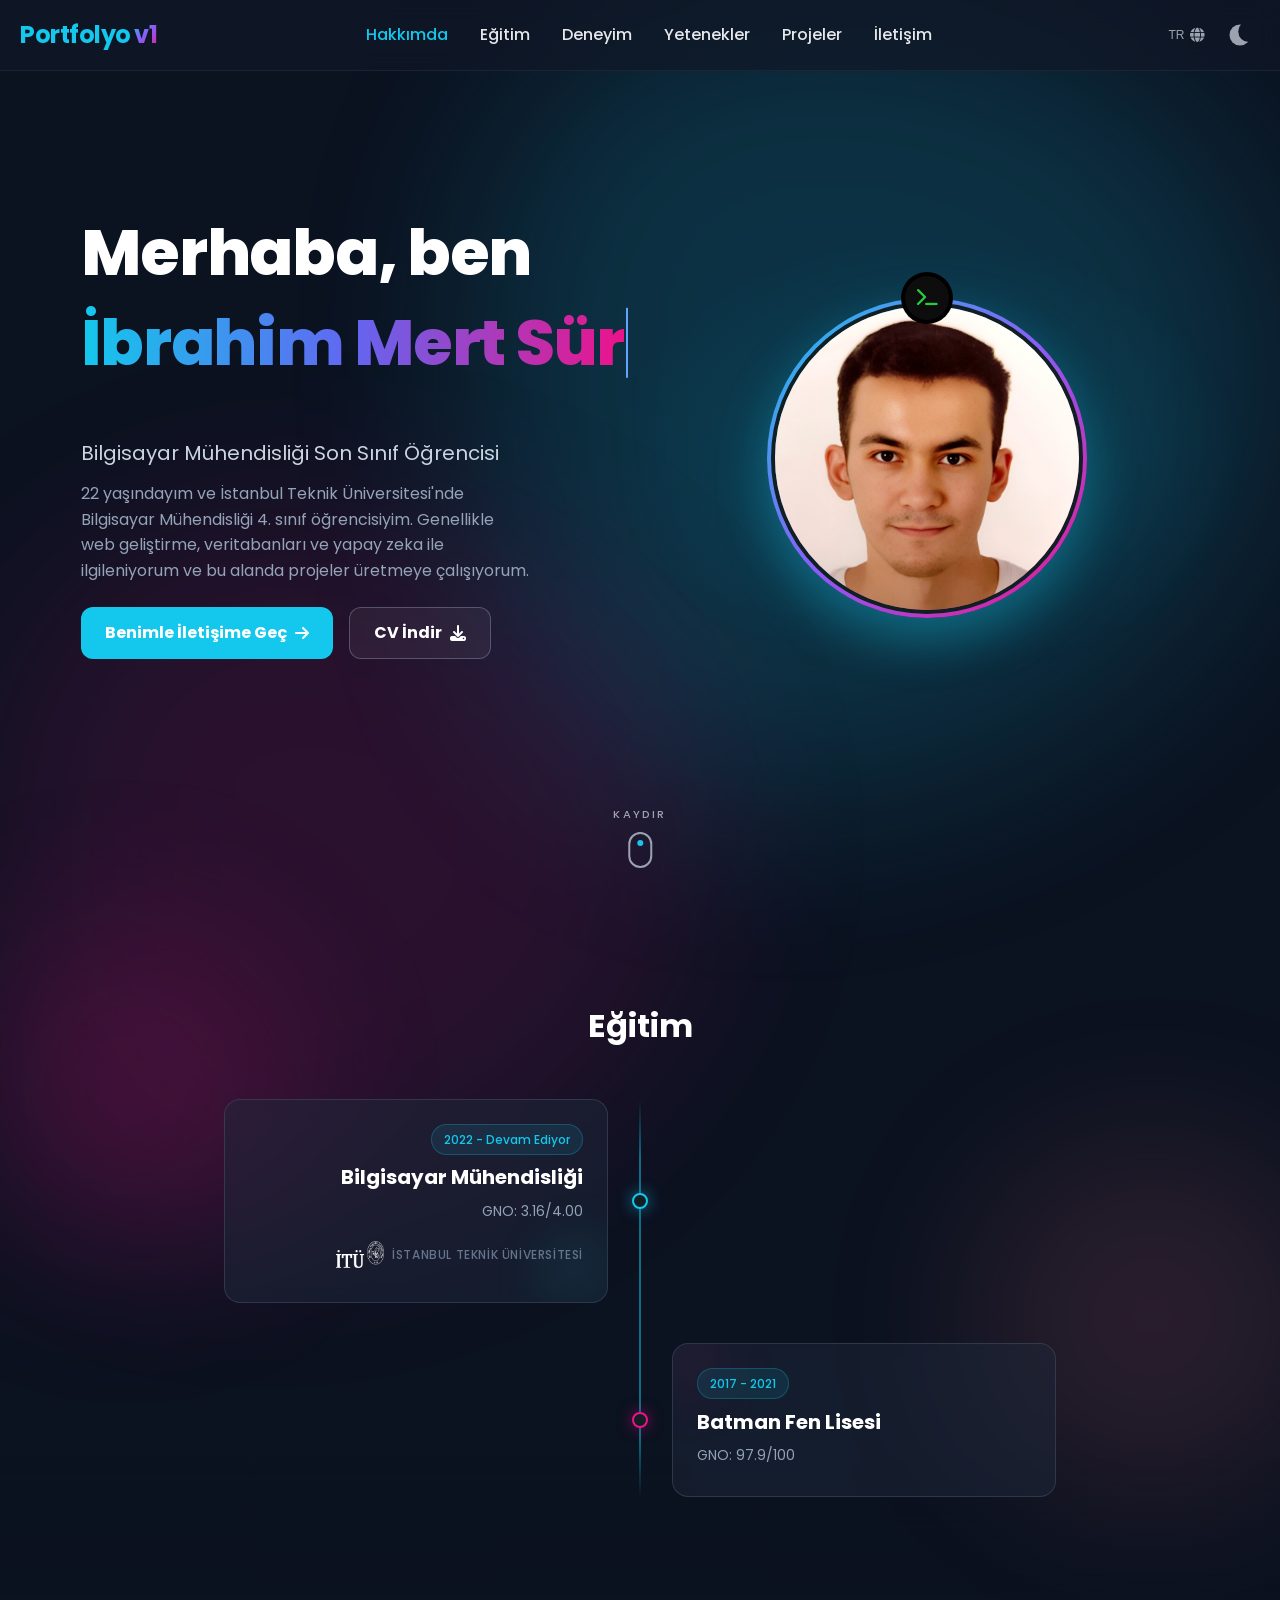
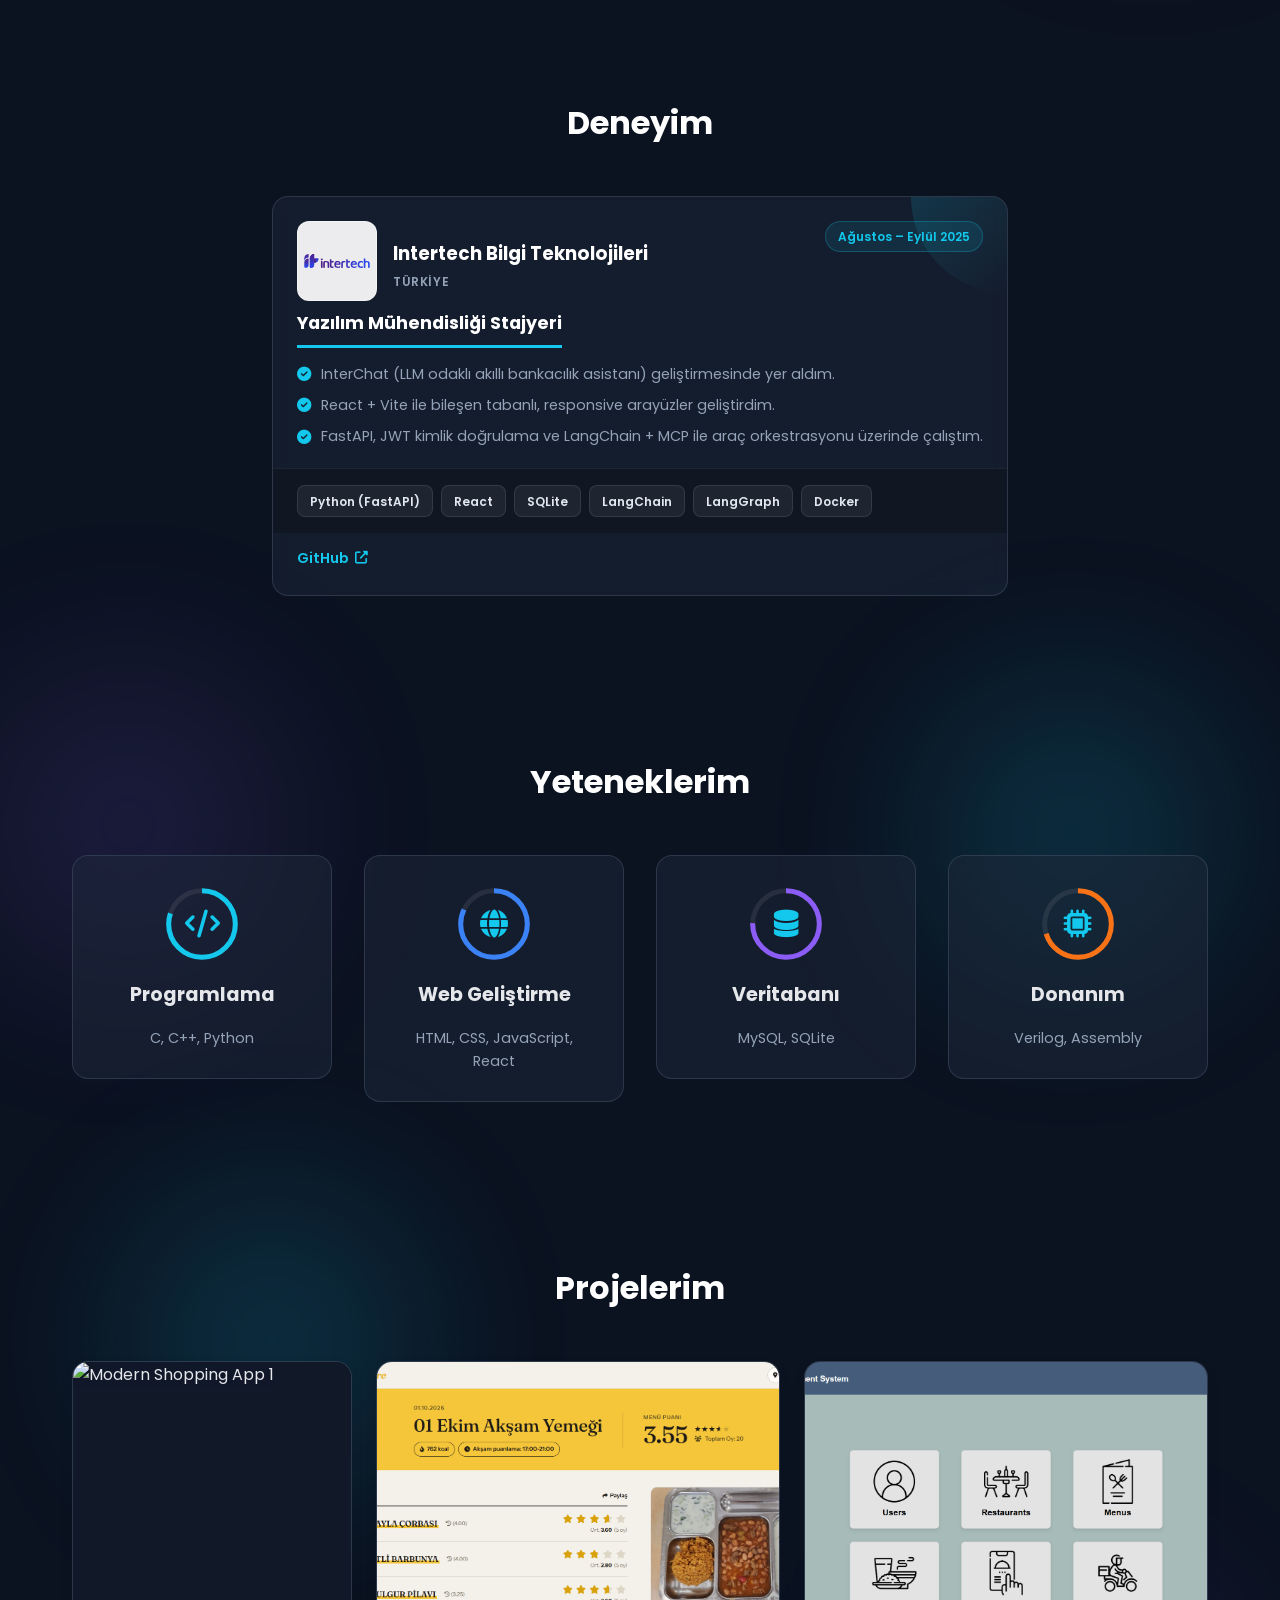
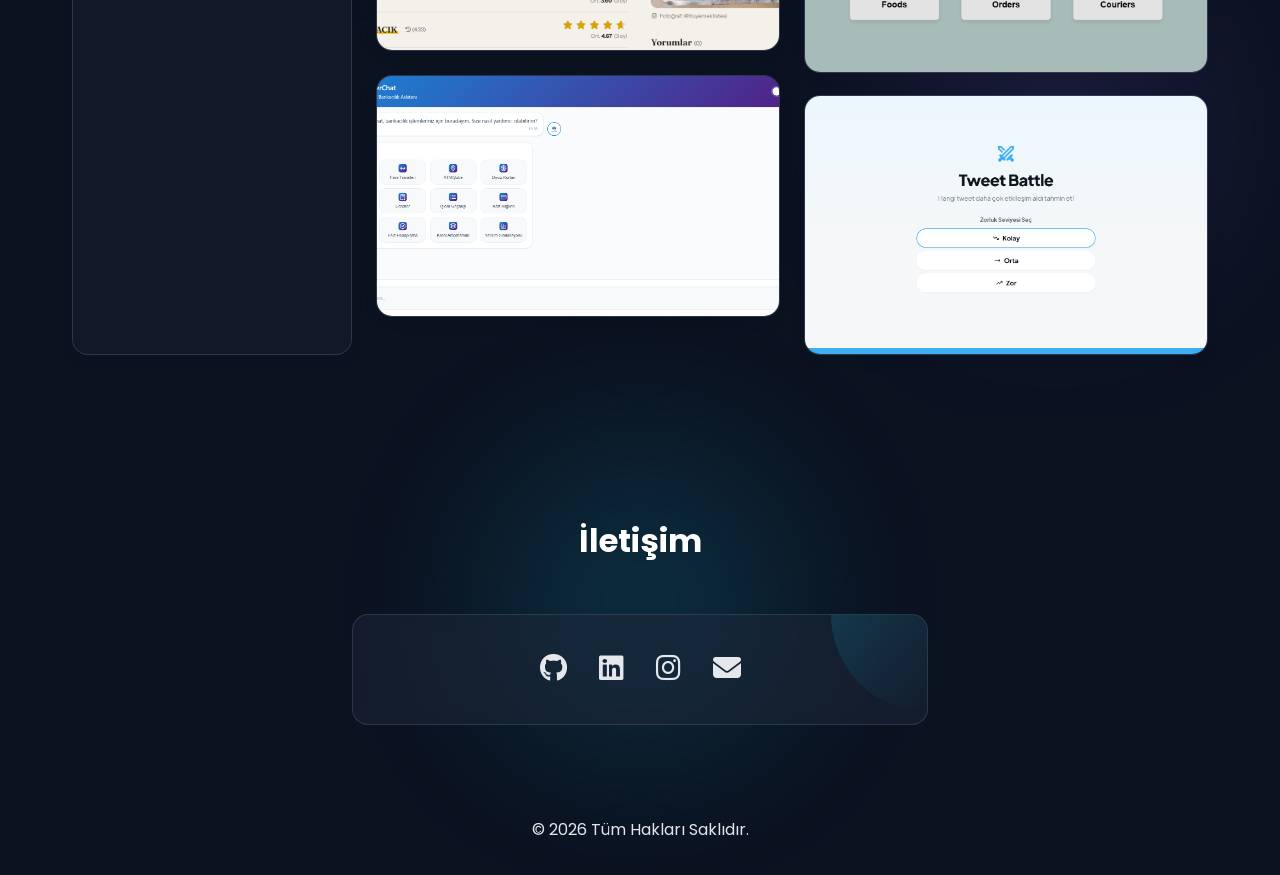
==== v1/index.html @ 74b35d09 "Redesign portfolio with minimal modern layout; move previous design to v1/ - New minimal design: Gei" ====
<!DOCTYPE html>
<html lang="tr">
<head>
    <meta charset="UTF-8">
    <meta name="viewport" content="width=device-width, initial-scale=1.0">
    <title data-tr="İbrahim Mert'in Portfolyosu" data-en="İbrahim Mert's Portfolio">İbrahim Mert'in Portfolyosu</title>
    <link rel="stylesheet" href="style.css">
    <link rel="stylesheet" href="https://cdnjs.cloudflare.com/ajax/libs/font-awesome/6.5.1/css/all.min.css">
    <link href="https://fonts.googleapis.com/css2?family=Poppins:wght@300;400;500;600;700&display=swap" rel="stylesheet">
        <link href="https://fonts.googleapis.com/css2?family=Material+Symbols+Outlined:opsz,wght,FILL,GRAD@24,400,0,0" rel="stylesheet" />
</head>
<body>
    <nav class="navbar navbar-modern">
        <div class="container navbar-inner">
            <span class="logo-link"><span data-tr="Portfolyo" data-en="Portfolio">Portfolyo</span> <a href="../index.html" class="logo-v2" title="Portfolyo V2">v1</a></span>
            <div class="nav-container">
                <ul class="nav-links">
                    <li style="--i:0"><a href="#hakkimda" data-tr="Hakkımda" data-en="About">Hakkımda</a></li>
                    <li style="--i:1"><a href="#egitim" data-tr="Eğitim" data-en="Education">Eğitim</a></li>
                    <li style="--i:2"><a href="#deneyim" data-tr="Deneyim" data-en="Experience">Deneyim</a></li>
                    <li style="--i:3"><a href="#yetenekler" data-tr="Yetenekler" data-en="Skills">Yetenekler</a></li>
                    <li style="--i:4"><a href="#projeler" data-tr="Projeler" data-en="Projects">Projeler</a></li>
                    <li style="--i:5"><a href="#iletisim" data-tr="İletişim" data-en="Contact">İletişim</a></li>
                </ul>
                <button onclick="toggleLanguage()" class="lang-btn desktop-lang" aria-label="Dil seçici">
                    <span class="current-lang">TR</span>
                    <i class="fas fa-globe lang-icon"></i>
                </button>
                <button class="theme-toggle desktop-theme" title="Toggles light & dark" aria-label="auto" aria-live="polite">
                    <svg class="sun-and-moon" aria-hidden="true" width="24" height="24" viewBox="0 0 24 24">
                        <mask class="moon" id="moon-mask-desktop">
                            <rect x="0" y="0" width="100%" height="100%" fill="white" />
                            <circle cx="24" cy="10" r="6" fill="black" />
                        </mask>
                        <circle class="sun" cx="12" cy="12" r="6" mask="url(#moon-mask-desktop)" fill="currentColor" />
                        <g class="sun-beams" stroke="currentColor">
                            <line x1="12" y1="1" x2="12" y2="3" />
                            <line x1="12" y1="21" x2="12" y2="23" />
                            <line x1="4.22" y1="4.22" x2="5.64" y2="5.64" />
                            <line x1="18.36" y1="18.36" x2="19.78" y2="19.78" />
                            <line x1="1" y1="12" x2="3" y2="12" />
                            <line x1="21" y1="12" x2="23" y2="12" />
                            <line x1="4.22" y1="19.78" x2="5.64" y2="18.36" />
                            <line x1="18.36" y1="5.64" x2="19.78" y2="4.22" />
                        </g>
                    </svg>
                </button>
            </div>
            <div class="mobile-controls">
                <button onclick="toggleLanguage()" class="lang-btn mobile-lang" aria-label="Dil seçici">
                    <span class="current-lang">TR</span>
                    <i class="fas fa-globe lang-icon"></i>
                </button>
                <button class="theme-toggle mobile-theme" title="Toggles light & dark" aria-label="auto" aria-live="polite">
                    <svg class="sun-and-moon" aria-hidden="true" width="24" height="24" viewBox="0 0 24 24">
                        <mask class="moon" id="moon-mask-mobile">
                            <rect x="0" y="0" width="100%" height="100%" fill="white" />
                            <circle cx="24" cy="10" r="6" fill="black" />
                        </mask>
                        <circle class="sun" cx="12" cy="12" r="6" mask="url(#moon-mask-mobile)" fill="currentColor" />
                        <g class="sun-beams" stroke="currentColor">
                            <line x1="12" y1="1" x2="12" y2="3" />
                            <line x1="12" y1="21" x2="12" y2="23" />
                            <line x1="4.22" y1="4.22" x2="5.64" y2="5.64" />
                            <line x1="18.36" y1="18.36" x2="19.78" y2="19.78" />
                            <line x1="1" y1="12" x2="3" y2="12" />
                            <line x1="21" y1="12" x2="23" y2="12" />
                            <line x1="4.22" y1="19.78" x2="5.64" y2="18.36" />
                            <line x1="18.36" y1="5.64" x2="19.78" y2="4.22" />
                        </g>
                    </svg>
                </button>
                <button class="hamburger-menu" onclick="toggleMenu()">
                    <span class="hamburger-line"></span>
                    <span class="hamburger-line"></span>
                    <span class="hamburger-line"></span>
                </button>
            </div>
        </div>
    </nav>

    <div class="hero-education-wrap">
        <section id="hakkimda" class="hero hero-modern">
            <div class="hero-blob hero-blob--top"></div>
            <div class="hero-blob hero-blob--bottom" aria-hidden="true"></div>
            <div class="container hero-container">
            <div class="hero-grid">
                <div class="hero-intro">
                    <h1 class="hero-title">
                        <span class="hero-greeting hero-anim" data-tr="Merhaba, ben" data-en="Hello, I'm">Merhaba, ben</span>
                        <br>
                        <span class="hero-title-name hero-anim hero-anim-name"><span class="typewriter" data-text="İbrahim Mert Sürme!">İbrahim Mert Sürme!</span></span>
                    </h1>
                </div>
                <div class="hero-visual-col hero-anim">
                    <div class="hero-visual-bg" aria-hidden="true"></div>
                    <div class="hero-avatar-wrap">
                        <div class="hero-avatar-ring">
                            <div class="hero-avatar-inner">
                                <img src="../assets/images/pp.jpeg" alt="Profil Fotoğrafı" />
                            </div>
                        </div>
                        <button type="button" class="hero-avatar-badge hero-terminal-trigger" aria-label="Terminali aç">
                            <i class="fas fa-terminal"></i>
                        </button>
                    </div>
                </div>
                <div class="hero-text-rest hero-anim">
                    <p class="hero-subtitle" data-tr="Bilgisayar Mühendisliği Son Sınıf Öğrencisi" data-en="Senior Computer Engineering Student">Bilgisayar Mühendisliği Son Sınıf Öğrencisi</p>
                    <p class="hero-desc" data-tr="22 yaşındayım ve İstanbul Teknik Üniversitesi'nde Bilgisayar Mühendisliği 4. sınıf öğrencisiyim. Genellikle web geliştirme, veritabanları ve yapay zeka ile ilgileniyorum ve bu alanda projeler üretmeye çalışıyorum." data-en="I am 22 years old and a 4th-year Computer Engineering student at Istanbul Technical University. I am mainly interested in web development, databases, and artificial intelligence, and I try to develop projects in these areas.">22 yaşındayım ve İstanbul Teknik Üniversitesi'nde Bilgisayar Mühendisliği 4. sınıf öğrencisiyim. Genellikle web geliştirme, veritabanları ve yapay zeka ile ilgileniyorum ve bu alanda projeler üretmeye çalışıyorum.</p>
                    <div class="hero-cta">
                        <a href="#iletisim" class="btn-hero btn-hero--primary">
                            <span data-tr="Benimle İletişime Geç" data-en="Contact Me">Benimle İletişime Geç</span>
                            <i class="fas fa-arrow-right" aria-hidden="true"></i>
                        </a>
                        <a href="../assets/docs/cv.pdf" download="ibrahim_mert_surme_cv.pdf" class="btn-hero btn-hero--secondary">
                            <span data-tr="CV İndir" data-en="Download CV">CV İndir</span>
                            <i class="fas fa-download" aria-hidden="true"></i>
                        </a>
                    </div>
                </div>
            </div>
        </div>
        <a href="#egitim" class="hero-scroll-hint hero-anim hero-anim-scroll" aria-label="Aşağı kaydır">
            <span class="hero-scroll-text" data-tr="Kaydır" data-en="Scroll">Kaydır</span>
            <div class="hero-scroll-dot"></div>
        </a>
        </section>

        <section id="egitim" class="education education-timeline">
        <div class="education-blob education-blob--1"></div>
        <div class="education-blob education-blob--2"></div>
        <div class="education-blob education-blob--3"></div>
        <div class="container education-container">
            <header class="education-header">
                <h2 class="education-title-simple" data-tr="Eğitim" data-en="Education">Eğitim</h2>
            </header>
            <div class="timeline-line">
                <div class="timeline-item timeline-item--left">
                    <span class="timeline-dot timeline-dot--primary" aria-hidden="true"></span>
                    <div class="timeline-card-wrap">
                        <div class="edu-card edu-card--primary">
                            <span class="edu-card-accent edu-card-accent--br"></span>
                            <div class="edu-card-inner">
                                <span class="edu-date-tag" data-tr="2022 - Devam Ediyor" data-en="2022 - Present">2022 - Devam Ediyor</span>
                                <h3 class="edu-card-title" data-tr="Bilgisayar Mühendisliği" data-en="Computer Engineering">Bilgisayar Mühendisliği</h3>
                                <p class="edu-card-desc" data-tr="GNO: 3.16/4.00" data-en="GPA: 3.16/4.00">GNO: 3.16/4.00</p>
                                <div class="edu-card-school">
                                    <img src="../assets/images/itu-logo.png" alt="" class="edu-card-logo" width="48" height="48">
                                    <span data-tr="İstanbul Teknik Üniversitesi" data-en="Istanbul Technical University">İstanbul Teknik Üniversitesi</span>
                                </div>
                            </div>
                        </div>
                    </div>
                </div>
                <div class="timeline-item timeline-item--right">
                    <span class="timeline-dot timeline-dot--rose" aria-hidden="true"></span>
                    <div class="timeline-card-wrap">
                        <div class="edu-card edu-card--rose">
                            <span class="edu-card-accent edu-card-accent--tl"></span>
                            <div class="edu-card-inner">
                                <span class="edu-date-tag edu-date-tag--rose" data-tr="2017 - 2021" data-en="2017 - 2021">2017 - 2021</span>
                                <h3 class="edu-card-title" data-tr="Batman Fen Lisesi" data-en="Batman Science High School">Batman Fen Lisesi</h3>
                                <p class="edu-card-desc" data-tr="GNO: 97.9/100" data-en="GPA: 97.9/100">GNO: 97.9/100</p>
                            </div>
                        </div>
                    </div>
                </div>
            </div>
        </div>
        </section>
    </div>

    <section id="deneyim" class="experience experience-modern">
        <div class="container experience-container">
            <header class="experience-header">
                <h2 class="experience-title-simple" data-tr="Deneyim" data-en="Experience">Deneyim</h2>
            </header>
            <div class="experience-grid">
                <article class="exp-card">
                    <span class="exp-card-accent" aria-hidden="true"></span>
                    <div class="exp-card-top">
                        <div class="exp-card-company">
                            <a href="https://www.intertech.com.tr/" target="_blank" rel="noopener noreferrer" class="exp-card-logo-wrap">
                                <img src="../assets/images/intertech-logo.svg" alt="Intertech" class="exp-card-logo">
                            </a>
                            <div>
                                <h3 class="exp-card-company-name" data-tr="Intertech Bilgi Teknolojileri" data-en="Intertech Information Technologies">Intertech Bilgi Teknolojileri</h3>
                                <p class="exp-card-location" data-tr="Türkiye" data-en="Turkey">Türkiye</p>
                            </div>
                        </div>
                        <span class="exp-date-tag" data-tr="Ağustos – Eylül 2025" data-en="Aug – Sep 2025">Ağustos – Eylül 2025</span>
                    </div>
                    <h4 class="exp-card-role" data-tr="Yazılım Mühendisliği Stajyeri" data-en="Software Engineer Intern">Yazılım Mühendisliği Stajyeri</h4>
                    <ul class="exp-card-list">
                        <li>
                            <i class="fas fa-check-circle exp-card-icon" aria-hidden="true"></i>
                            <span data-tr="InterChat (LLM odaklı akıllı bankacılık asistanı) geliştirmesinde yer aldım." data-en="Contributed to InterChat, an LLM-centric smart banking assistant.">InterChat (LLM odaklı akıllı bankacılık asistanı) geliştirmesinde yer aldım.</span>
                        </li>
                        <li>
                            <i class="fas fa-check-circle exp-card-icon" aria-hidden="true"></i>
                            <span data-tr="React + Vite ile bileşen tabanlı, responsive arayüzler geliştirdim." data-en="Built component-based, responsive UIs with React + Vite.">React + Vite ile bileşen tabanlı, responsive arayüzler geliştirdim.</span>
                        </li>
                        <li>
                            <i class="fas fa-check-circle exp-card-icon" aria-hidden="true"></i>
                            <span data-tr="FastAPI, JWT kimlik doğrulama ve LangChain + MCP ile araç orkestrasyonu üzerinde çalıştım." data-en="Worked on FastAPI, JWT auth, and LangChain + MCP tool orchestration.">FastAPI, JWT kimlik doğrulama ve LangChain + MCP ile araç orkestrasyonu üzerinde çalıştım.</span>
                        </li>
                    </ul>
                    <div class="exp-card-tech">
                        <span class="exp-tech-tag">Python (FastAPI)</span>
                        <span class="exp-tech-tag">React</span>
                        <span class="exp-tech-tag">SQLite</span>
                        <span class="exp-tech-tag">LangChain</span>
                        <span class="exp-tech-tag">LangGraph</span>
                        <span class="exp-tech-tag">Docker</span>
                    </div>
                    <div class="exp-card-links">
                        <a href="https://github.com/imSurme/interchat-banking-assistant" target="_blank" rel="noopener noreferrer" class="exp-card-btn">
                            GitHub <i class="fas fa-external-link-alt"></i>
                        </a>
                    </div>
                </article>
            </div>
        </div>
    </section>

    <section id="yetenekler" class="skills skills-modern">
        <div class="skills-blob skills-blob--1" aria-hidden="true"></div>
        <div class="skills-blob skills-blob--2" aria-hidden="true"></div>
        <div class="skills-blob skills-blob--3" aria-hidden="true"></div>
        <div class="container skills-container">
            <header class="skills-header">
                <h2 class="skills-title-simple" data-tr="Yeteneklerim" data-en="My Skills">Yeteneklerim</h2>
            </header>
            <div class="skills-grid">
                <div class="skill-card">
                    <span class="skill-card-glow" aria-hidden="true"></span>
                    <div class="skill-card-inner">
                        <div class="skill-icon-wrap">
                            <svg class="skill-ring" viewBox="0 0 96 96" aria-hidden="true">
                                <circle class="skill-ring-bg" cx="48" cy="48" r="40" fill="none" stroke="currentColor" stroke-width="6"/>
                                <circle class="skill-ring-fill" cx="48" cy="48" r="40" fill="none" stroke="currentColor" stroke-width="6" stroke-dasharray="251.2" stroke-dashoffset="50"/>
                            </svg>
                            <i class="fas fa-code skill-icon" aria-hidden="true"></i>
                        </div>
                        <h3 data-tr="Programlama" data-en="Programming">Programlama</h3>
                        <p>C, C++, Python</p>
                    </div>
                </div>
                <div class="skill-card">
                    <span class="skill-card-glow" aria-hidden="true"></span>
                    <div class="skill-card-inner">
                        <div class="skill-icon-wrap">
                            <svg class="skill-ring" viewBox="0 0 96 96" aria-hidden="true">
                                <circle class="skill-ring-bg" cx="48" cy="48" r="40" fill="none" stroke="currentColor" stroke-width="6"/>
                                <circle class="skill-ring-fill skill-ring-fill--blue" cx="48" cy="48" r="40" fill="none" stroke="currentColor" stroke-width="6" stroke-dasharray="251.2" stroke-dashoffset="45"/>
                            </svg>
                            <i class="fas fa-globe skill-icon" aria-hidden="true"></i>
                        </div>
                        <h3 data-tr="Web Geliştirme" data-en="Web Development">Web Geliştirme</h3>
                        <p>HTML, CSS, JavaScript, React</p>
                    </div>
                </div>
                <div class="skill-card">
                    <span class="skill-card-glow" aria-hidden="true"></span>
                    <div class="skill-card-inner">
                        <div class="skill-icon-wrap">
                            <svg class="skill-ring" viewBox="0 0 96 96" aria-hidden="true">
                                <circle class="skill-ring-bg" cx="48" cy="48" r="40" fill="none" stroke="currentColor" stroke-width="6"/>
                                <circle class="skill-ring-fill skill-ring-fill--purple" cx="48" cy="48" r="40" fill="none" stroke="currentColor" stroke-width="6" stroke-dasharray="251.2" stroke-dashoffset="62"/>
                            </svg>
                            <i class="fas fa-database skill-icon" aria-hidden="true"></i>
                        </div>
                        <h3 data-tr="Veritabanı" data-en="Database">Veritabanı</h3>
                        <p>MySQL, SQLite</p>
                    </div>
                </div>
                <div class="skill-card">
                    <span class="skill-card-glow" aria-hidden="true"></span>
                    <div class="skill-card-inner">
                        <div class="skill-icon-wrap">
                            <svg class="skill-ring" viewBox="0 0 96 96" aria-hidden="true">
                                <circle class="skill-ring-bg" cx="48" cy="48" r="40" fill="none" stroke="currentColor" stroke-width="6"/>
                                <circle class="skill-ring-fill skill-ring-fill--orange" cx="48" cy="48" r="40" fill="none" stroke="currentColor" stroke-width="6" stroke-dasharray="251.2" stroke-dashoffset="75"/>
                            </svg>
                            <i class="fas fa-microchip skill-icon" aria-hidden="true"></i>
                        </div>
                        <h3 data-tr="Donanım" data-en="Hardware">Donanım</h3>
                        <p>Verilog, Assembly</p>
                    </div>
                </div>
            </div>
        </div>
    </section>

    <section id="projeler" class="projects projects-modern">
        <div class="projects-blob projects-blob--1" aria-hidden="true"></div>
        <div class="projects-blob projects-blob--2" aria-hidden="true"></div>
        <div class="projects-blob projects-blob--3" aria-hidden="true"></div>
        <div class="container projects-container">
            <header class="projects-header">
                <h2 class="projects-title-simple" data-tr="Projelerim" data-en="My Projects">Projelerim</h2>
            </header>
            <div class="projects-carousel">
                <button class="projects-arrow left" aria-label="Geri">
                    <i class="fas fa-chevron-left"></i>
                </button>
                <div class="projects-track projects-masonry" role="region" aria-label="Projeler listesi">
                    <article class="project-card" data-category="web">
                        <div class="project-card-inner">
                            <div class="project-card-front">
                                <div class="project-card-image-wrap">
                                    <img src="../assets/images/ss1.png" alt="YemekMetre" class="project-image">
                                </div>
                            </div>
                            <div class="project-card-back">
                                <div class="project-header">
                                    <img src="../assets/images/yemekmetre-logo.svg" alt="" class="project-logo">
                                    <h3 data-tr="YemekMetre - İTÜ Yemek Takip Sistemi" data-en="YemekMetre - ITU Food Tracking System">YemekMetre - İTÜ Yemek Takip Sistemi</h3>
                                </div>
                                <p data-tr="İTÜ öğrencileri için geliştirilmiş, yemek menüsü takip ve değerlendirme platformu." data-en="A food menu tracking and rating platform developed for ITU students.">İTÜ öğrencileri için geliştirilmiş, yemek menüsü takip ve değerlendirme platformu.</p>
                                <div class="project-tech">
                                    <span class="tech-item">HTML</span>
                                    <span class="tech-item">CSS</span>
                                    <span class="tech-item">JavaScript</span>
                                    <span class="tech-item">Python (Flask)</span>
                                    <span class="tech-item">Supabase</span>
                                </div>
                                <div class="project-links">
                                    <a href="https://ituyemekmetre.com" target="_blank" class="btn small">Demo <i class="fas fa-external-link-alt"></i></a>
                                </div>
                            </div>
                        </div>
                    </article>
                    <article class="project-card" data-category="fullstack">
                        <div class="project-card-inner">
                            <div class="project-card-front">
                                <div class="project-card-image-wrap">
                                    <img src="../assets/images/ss4.png" alt="InterChat" class="project-image">
                                </div>
                            </div>
                            <div class="project-card-back">
                                <div class="project-header">
                                    <img src="../assets/images/interchat-logo.jpg" alt="" class="project-logo">
                                    <h3 data-tr="InterChat - Akıllı Bankacılık Asistanı" data-en="InterChat - Smart Banking Assistant">InterChat - Akıllı Bankacılık Asistanı</h3>
                                </div>
                                <p data-tr="Yapay zeka destekli, güvenli bankacılık asistanı. Hesap yönetimi, transfer, döviz/faiz, yatırım ve daha fazlası." data-en="AI‑powered, secure banking assistant. Accounts, transfers, FX/interest, investments and more.">Yapay zeka destekli, güvenli bankacılık asistanı.</p>
                                <div class="project-tech">
                                    <span class="tech-item">FastAPI</span>
                                    <span class="tech-item">React</span>
                                    <span class="tech-item">SQLite</span>
                                    <span class="tech-item">LangChain</span>
                                </div>
                                <div class="project-links">
                                    <a href="https://github.com/imSurme/interchat-banking-assistant" target="_blank" class="btn small">GitHub <i class="fas fa-external-link-alt"></i></a>
                                </div>
                            </div>
                        </div>
                    </article>
                    <article class="project-card" data-category="web">
                        <div class="project-card-inner">
                            <div class="project-card-front">
                                <div class="project-card-image-wrap project-card-image-wrap--triple">
                                    <img src="../assets/images/ss5.png" alt="Modern Shopping App 1" class="project-image">
                                    <img src="../assets/images/ss6.png" alt="Modern Shopping App 2" class="project-image">
                                    <img src="../assets/images/ss7.png" alt="Modern Shopping App 3" class="project-image">
                                </div>
                            </div>
                            <div class="project-card-back">
                                <div class="project-header">
                                    <span class="project-logo-icon material-symbols-outlined" aria-hidden="true">shopping_bag</span>
                                    <h3 data-tr="Modern Shopping App" data-en="Modern Shopping App">Modern Shopping App</h3>
                                </div>
                                <p data-tr="Demo alışveriş web uygulaması. Ürün kataloğu, sepet, çok adımlı ödeme simülasyonu." data-en="Demo shopping web app. Product catalog, cart, multi-step checkout.">Demo alışveriş web uygulaması.</p>
                                <div class="project-tech">
                                    <span class="tech-item">HTML</span>
                                    <span class="tech-item">CSS</span>
                                    <span class="tech-item">JavaScript</span>
                                </div>
                                <div class="project-links">
                                    <a href="https://imsurme.github.io/shoppping-app/" target="_blank" class="btn small">Demo <i class="fas fa-external-link-alt"></i></a>
                                    <a href="https://github.com/imSurme/shoppping-app" target="_blank" class="btn small">GitHub <i class="fas fa-external-link-alt"></i></a>
                                </div>
                            </div>
                        </div>
                    </article>
                    <article class="project-card" data-category="web">
                        <div class="project-card-inner">
                            <div class="project-card-front">
                                <div class="project-card-image-wrap">
                                    <img src="../assets/images/ss2.png" alt="Restoran Yönetim Sistemi" class="project-image">
                                </div>
                            </div>
                            <div class="project-card-back">
                                <div class="project-header">
                                    <img src="../assets/images/logo.png" alt="" class="project-logo">
                                    <h3 data-tr="Restoran Yönetim Sistemi" data-en="Restaurant Management System">Restoran Yönetim Sistemi</h3>
                                </div>
                                <p data-tr="Restoranlar için yönetim ve sipariş takibi yapabilecekleri bir platform." data-en="A management and order tracking platform for restaurants.">Restoranlar için yönetim ve sipariş takibi platformu.</p>
                                <div class="project-tech">
                                    <span class="tech-item">HTML</span>
                                    <span class="tech-item">CSS</span>
                                    <span class="tech-item">JavaScript</span>
                                    <span class="tech-item">Python (Flask)</span>
                                    <span class="tech-item">MySQL</span>
                                </div>
                                <div class="project-links">
                                    <a href="https://github.com/imSurme/FDManagementSystem" target="_blank" class="btn small">GitHub <i class="fas fa-external-link-alt"></i></a>
                                </div>
                            </div>
                        </div>
                    </article>
                    <article class="project-card" data-category="web">
                        <div class="project-card-inner">
                            <div class="project-card-front">
                                <div class="project-card-image-wrap">
                                    <img src="../assets/images/ss3.png" alt="Tweet Battle" class="project-image">
                                </div>
                            </div>
                            <div class="project-card-back">
                                <div class="project-header">
                                    <span class="project-logo-icon material-symbols-outlined" aria-hidden="true">campaign</span>
                                    <h3 data-tr="Tweet Battle" data-en="Tweet Battle">Tweet Battle</h3>
                                </div>
                                <p data-tr="Tweet etkileşimini tahmin etme oyunu." data-en="A game to predict tweet engagement.">Tweet etkileşimini tahmin etme oyunu.</p>
                                <div class="project-tech">
                                    <span class="tech-item">HTML</span>
                                    <span class="tech-item">CSS</span>
                                    <span class="tech-item">JavaScript</span>
                                </div>
                                <div class="project-links">
                                    <a href="https://imsurme.github.io/tweetBattle/" target="_blank" class="btn small">Demo <i class="fas fa-external-link-alt"></i></a>
                                    <a href="https://github.com/imSurme/tweetBattle" target="_blank" class="btn small">GitHub <i class="fas fa-external-link-alt"></i></a>
                                </div>
                            </div>
                        </div>
                    </article>
                </div>
                <div class="projects-dots" aria-label="Projeler sayfalama" role="tablist"></div>
                <button class="projects-arrow right" aria-label="İleri">
                    <i class="fas fa-chevron-right"></i>
                </button>
            </div>
        </div>
    </section>

    <!-- Görsel Lightbox Modal -->
    <div class="image-modal" aria-hidden="true" role="dialog" aria-label="Görsel Önizleme">
        <button class="image-modal-close" aria-label="Kapat">
            <i class="fas fa-times"></i>
        </button>
        <img src="" alt="Büyük Görsel" class="image-modal-content">
    </div>

    <section id="iletisim" class="contact contact-modern">
        <div class="contact-blob contact-blob--1" aria-hidden="true"></div>
        <div class="contact-blob contact-blob--2" aria-hidden="true"></div>
        <div class="contact-blob contact-blob--3" aria-hidden="true"></div>
        <div class="container contact-container">
            <header class="contact-header">
                <h2 class="contact-title-simple" data-tr="İletişim" data-en="Contact">İletişim</h2>
            </header>
            <div class="contact-content">
                <div class="social-links">
                    <a href="https://github.com/imSurme" target="_blank" class="social-link" aria-label="GitHub"><i class="fab fa-github"></i></a>
                    <a href="https://www.linkedin.com/in/imsurme" target="_blank" class="social-link" aria-label="LinkedIn"><i class="fab fa-linkedin"></i></a>
                    <a href="https://www.instagram.com/mrtsrm27" target="_blank" class="social-link" aria-label="Instagram"><i class="fab fa-instagram"></i></a>
                    <a href="mailto:mrtsrm27@gmail.com" target="_blank" class="social-link" aria-label="E-posta"><i class="fas fa-envelope"></i></a>
                </div>
            </div>
        </div>
    </section>

    <div class="terminal-wrapper">
        <div class="terminal">
            <div class="terminal-header">
                <div class="terminal-buttons">
                    <span class="terminal-button close"></span>
                    <span class="terminal-button minimize"></span>
                    <span class="terminal-button maximize"></span>
                </div>
                <div class="terminal-title">Terminal</div>
            </div>
            <div class="terminal-content">
                <div class="terminal-output"></div>
                <div class="terminal-input-line">
                    <span class="terminal-prompt">guest@portfolio:~$</span>
                    <input type="text" class="terminal-input" autofocus spellcheck="false">
                </div>
            </div>
        </div>
    </div>

    <footer>
        <div class="container">
            <p>&copy; <span id="footer-year"></span> <span data-tr="Tüm Hakları Saklıdır." data-en="All Rights Reserved.">Tüm Hakları Saklıdır.</span></p>
        </div>
    </footer>

    <script src="script.js"></script>
</body>
</html>
---- v1/style.css ----
@import url("https://unpkg.com/open-props/easings.min.css");
/* SVG tabanlı tema toggle butonu */
.theme-toggle {
    display: inline-flex;
    align-items: center;
    justify-content: center;
    width: 40px;
    height: 34.5px; /* dil butonuna daha yakın dikey ölçü */
    padding: 0; /* ekstra yükseklik yaratmasın */
    line-height: 1; /* dikey taşmayı önle */
    border: 1px solid var(--primary-color);
    border-radius: 6px;
    background: transparent;
    color: var(--primary-color);
    cursor: pointer;
    margin-left: 0.75rem;
    transition: all 0.15s ease;
}

.theme-toggle:hover { background: var(--primary-color); color: #fff; }

/* Icon colors */
:root { --icon-fill: var(--primary-color); --icon-fill-hover: #ffffff; }
[data-theme="dark"] { --icon-fill: #93c5fd; --icon-fill-hover: #ffffff; }

.sun-and-moon > :is(.moon, .sun, .sun-beams) { transform-origin: center; }
.sun-and-moon > :is(.moon, .sun) { fill: var(--icon-fill); }
.theme-toggle:is(:hover, :focus-visible) > .sun-and-moon > :is(.moon, .sun) { fill: var(--icon-fill-hover); }
.sun-and-moon > .sun-beams { stroke: var(--icon-fill); stroke-width: 2px; }
.theme-toggle:is(:hover, :focus-visible) .sun-and-moon > .sun-beams { stroke: var(--icon-fill-hover); }

[data-theme="dark"] .sun-and-moon > .sun { transform: scale(1.75); }
[data-theme="dark"] .sun-and-moon > .sun-beams { opacity: 0; }
[data-theme="dark"] .sun-and-moon > .moon > circle { transform: translateX(-7px); }
@supports (cx: 1) {
  [data-theme="dark"] .sun-and-moon > .moon > circle { cx: 17; transform: translateX(0); }
}
@media (prefers-reduced-motion: no-preference) {
  .sun-and-moon > .sun { transition: transform .24s var(--ease-3); }
  .sun-and-moon > .sun-beams { transition: transform .22s var(--ease-3), opacity .22s var(--ease-3); }
  .sun-and-moon .moon > circle { transition: transform .16s var(--ease-out-3); }
  @supports (cx: 1) { .sun-and-moon .moon > circle { transition: cx .16s var(--ease-out-3); } }
  [data-theme="dark"] .sun-and-moon > .sun { transition-duration: .16s; transform: scale(1.75); }
  [data-theme="dark"] .sun-and-moon > .sun-beams { transition-duration: .1s; transform: rotateZ(-25deg); }
  [data-theme="dark"] .sun-and-moon > .moon > circle { transition-duration: .2s; transition-delay: .05s; }
}

:root {
    --primary-color: #2563eb;
    --secondary-color: #1e40af;
    --text-color: #1f2937;
    --light-text: #6b7280;
    --background: #ffffff;
    --light-background: #f3f4f6;
}

/* Dark tema değişkenleri */
[data-theme="dark"] {
    --primary-color: #60a5fa;
    --secondary-color: #3b82f6;
    --text-color: #e5e7eb;
    --light-text: #9ca3af;
    --background: #0b1220;
    --light-background: #111827;
}

* {
    margin: 0;
    padding: 0;
    box-sizing: border-box;
}

html {
    scroll-behavior: smooth;
    overflow-x: hidden;
    --theme-transition: 0.28s ease;
}

body {
    font-family: 'Poppins', sans-serif;
    line-height: 1.6;
    color: var(--text-color);
    overflow-x: hidden;
    background: var(--background);
    transition: background var(--theme-transition), color var(--theme-transition);
}

/* Dil değişimi için fade animasyonu */
[data-tr] {
    transition: opacity 0.3s ease;
}

[data-tr].fade-out {
    opacity: 0;
}

[data-tr].fade-in {
    opacity: 1;
}

.container {
    max-width: 1200px;
    margin: 0 auto;
    padding: 0 2rem;
}

/* Navbar Styles */
.navbar {
    position: fixed;
    top: 0;
    left: 0;
    right: 0;
    width: 100%;
    max-width: 100vw;
    box-sizing: border-box;
    background: rgba(255, 255, 255, 0.95);
    backdrop-filter: blur(10px);
    z-index: 1000;
    box-shadow: 0 2px 10px rgba(0, 0, 0, 0.1);
    transition: background var(--theme-transition), color var(--theme-transition), border-color var(--theme-transition), box-shadow var(--theme-transition);
}

[data-theme="dark"] .navbar {
    background: rgba(17, 24, 39, 0.7);
    box-shadow: 0 2px 10px rgba(0, 0, 0, 0.4);
}

/* Navbar referans tarzı: border + yarı saydam blur */
.navbar-modern {
    border-bottom: 1px solid rgba(226, 232, 240, 0.8);
    background: rgba(255, 255, 255, 0.8);
    backdrop-filter: blur(12px);
    box-shadow: none;
    transition: background var(--theme-transition), border-color var(--theme-transition), box-shadow var(--theme-transition);
}

[data-theme="dark"] .navbar-modern {
    border-bottom: 1px solid rgba(30, 41, 59, 0.8);
    background: rgba(16, 31, 34, 0.8);
    box-shadow: none;
}

.navbar .container,
.navbar-inner {
    display: flex;
    justify-content: space-between;
    align-items: center;
    height: 70px;
    width: 100%;
    max-width: 100%;
    box-sizing: border-box;
}

.navbar .container {
    flex-wrap: wrap;
}

/* Logo: sadece "Portfolyo" metni */
.logo-link {
    display: inline-flex;
    align-items: center;
    text-decoration: none;
    font-size: 1.5rem;
    font-weight: 700;
    letter-spacing: -0.02em;
    color: #13c8ec;
    cursor: default;
}

.logo-v2 {
    margin-left: 0.15em;
    text-decoration: none;
    color: inherit;
    cursor: pointer;
    background: linear-gradient(135deg, #13c8ec 0%, #8b5cf6 50%, #ec138a 100%);
    -webkit-background-clip: text;
    background-clip: text;
    -webkit-text-fill-color: transparent;
}

/* Navbar modern: dil ve tema butonları referans tarzı */
.navbar-modern .theme-toggle {
    width: 2.5rem;
    height: 2.5rem;
    border-radius: 0.5rem;
    border: none;
    background: transparent;
    color: #6b7280;
    margin-left: 0;
    --icon-fill: #6b7280;
}

[data-theme="dark"] .navbar-modern .theme-toggle {
    color: #9ca3af;
    --icon-fill: #9ca3af;
}

.navbar-modern .theme-toggle:hover {
    background: rgba(243, 244, 246, 0.9);
    color: var(--text-color);
    --icon-fill: #13c8ec;
    --icon-fill-hover: #13c8ec;
}

[data-theme="dark"] .navbar-modern .theme-toggle:hover {
    background: #162a2e;
    color: #fff;
    --icon-fill: #13c8ec;
    --icon-fill-hover: #13c8ec;
}

.navbar-modern .lang-btn {
    display: inline-flex;
    align-items: center;
    justify-content: center;
    gap: 0.35rem;
    min-width: 2.5rem;
    height: 2.5rem;
    padding: 0 0.5rem;
    border: none;
    border-radius: 0.5rem;
    background: transparent;
    color: #6b7280;
    font-weight: 500;
    font-size: 0.75rem;
    cursor: pointer;
    transition: background 0.2s, color 0.2s;
}

[data-theme="dark"] .navbar-modern .lang-btn {
    color: #9ca3af;
}

.navbar-modern .lang-btn:hover {
    background: rgba(243, 244, 246, 0.9);
    color: #13c8ec;
}

[data-theme="dark"] .navbar-modern .lang-btn:hover {
    background: #162a2e;
    color: #13c8ec;
}

.navbar-modern .lang-icon {
    font-size: 0.9rem;
}

.navbar-modern .nav-links a:hover,
.navbar-modern .nav-links a.active {
    color: #13c8ec;
}

[data-theme="dark"] .navbar-modern .nav-links a:hover,
[data-theme="dark"] .navbar-modern .nav-links a.active {
    color: #13c8ec;
}

.nav-container {
    display: flex;
    align-items: center;
}

.nav-links {
    display: flex;
    gap: 2rem;
    list-style: none;
    margin-right: 2rem;
}

.nav-links a {
    text-decoration: none;
    color: var(--text-color);
    font-weight: 500;
    transition: color 0.3s;
}

.nav-links a:hover,
.nav-links a.active {
    color: var(--primary-color);
}

/* Hero Section */
.hero {
    padding: 120px 0 60px;
    background: var(--background);
    opacity: 1;
    transform: none;
    transition: background var(--theme-transition), color var(--theme-transition);
}

.hero-content {
    text-align: center;
}

.hero-avatar {
    display: flex;
    justify-content: center;
    margin-bottom: 1.5rem;
}

.hero-avatar img {
    width: 160px;
    height: 160px;
    border-radius: 50%;
    object-fit: cover;
    border: 4px solid #ffffff;
    box-shadow: 0 8px 20px rgba(0, 0, 0, 0.12);
}

/* Desktop yerleşimi: avatar ve metin yan yana */
@media (min-width: 992px) {
    .hero-content {
        display: flex;
        align-items: center;
        justify-content: center;
        gap: 5rem;
        text-align: left;
        flex-direction: row-reverse; /* avatar sağda, metin solda */
    }

    /* Başlığı iki satır yap: "Merhaba, ben" üstte, isim altta */
    .hero h1 {
        display: flex;
        flex-direction: column;
        align-items: flex-start;
    }

    .hero-text {
        max-width: 680px;
        margin-left: 0;
    }

    .hero-avatar {
        margin-bottom: 0; /* yan yana düzende dikey boşluğu kaldır */
    }

    .hero-avatar img {
        width: 280px;
        height: 280px;
    }

    /* CTA butonlarını masaüstünde sola hizala */
    .hero-text .cta-buttons {
        justify-content: flex-start;
        align-items: center;
        flex-direction: row; /* iletisim ve CV yan yana */
        margin: 0;
        max-width: none;
        width: auto;
    }

    /* Desktop: Tema butonunu sayfanın en sağına sabitle */
    .theme-toggle.desktop-theme {
        position: fixed;
        right: 20px;
        z-index: 1100;
        margin-left: 0;
    }

    /* Desktop: Navbar container tam genişlikte; logo sola yaklaşır */
    .navbar .container {
        max-width: 100%;
        padding-left: 20px;
        padding-right: 20px;
    }

    /* Desktop: Dil butonunu tema butonunun hemen soluna sabitle */
    .lang-btn.desktop-lang {
        position: fixed;
        right: 68px; /* tema butonu (40px) + aralık */
        z-index: 1100;
        margin: 0;
    }

    /* Desktop: nav-links tam ortada kalsın */
    .nav-container {
        position: relative;
        flex: 1;
    }
    .nav-links {
        position: absolute;
        left: 50%;
        /* Sağdaki dil+tema butonlarını dengelemek için hafif sola kaydır */
        transform: translateX(calc(-50% - 60px));
        margin-right: 0; /* sağ boşluğu kaldır */
    }

    /* Desktop: Projeler yatay scrollbar'ını gizle (kaydırma aktif) */
    .projects-track {
        scrollbar-width: none; /* Firefox */
        -ms-overflow-style: none; /* eski IE/Edge */
    }
    .projects-track::-webkit-scrollbar { display: none; } /* WebKit */
}

.hero h1 {
    font-size: 3rem;
    margin-bottom: 1rem;
}

.highlight {
    color: var(--primary-color);
}

.exclamation {
    color: var(--text-color);
}

/* Typewriter (yazma) animasyonu - isim için */
.typewriter {
    position: relative;
    white-space: nowrap;
}

.typewriter::after {
    content: '';
    position: absolute;
    right: -4px;
    top: 50%;
    transform: translateY(-50%);
    width: 2px;
    height: 1.1em;
    background: var(--primary-color);
    animation: caret-blink 0.9s steps(1) infinite;
}

@keyframes caret-blink {
    0%, 50% { opacity: 1; }
    50.01%, 100% { opacity: 0; }
}

/* Yazı bittikten sonra imleci gizle */
.typewriter.done::after {
    animation: none;
    opacity: 0;
    transition: opacity 0.2s ease;
}

.hero p {
    font-size: 1.2rem;
    color: var(--light-text);
    margin-bottom: 2rem;
}

/* Hero + Eğitim: blob hero'da + eğitimde aynı etki blob'u */
.hero-education-wrap {
    position: relative;
    overflow: visible;
}

.hero-education-wrap .hero {
    position: relative;
    z-index: 1;
}

.hero-education-wrap .education {
    position: relative;
    z-index: 1;
    overflow: visible;
    background: linear-gradient(to bottom, transparent 0%, transparent 80%, var(--background) 100%);
    transition: background var(--theme-transition), color var(--theme-transition);
}

/* Hero Modern — referans tasarım (bana + avatar kısmı) */
.hero-modern {
    --hero-primary: #13c8ec;
    --hero-primary-dark: #0ea5c3;
    --hero-accent-pink: #ec138a;
    --hero-accent-yellow: #ecc813;
    --hero-bg-dark: #101f22;
    --hero-surface: #162a2e;
    transition: background var(--theme-transition), color var(--theme-transition);
    padding: 6rem 0 5rem;
    min-height: 100vh;
    display: flex;
    flex-direction: column;
    justify-content: center;
    position: relative;
    overflow: visible;
}

[data-theme="dark"] .hero-modern {
    background: var(--background);
}

/* Blob hafif giriş animasyonu (tüm bölümler) */
@keyframes blobFadeIn {
    0% { opacity: 0; }
    100% { opacity: var(--blob-end, 0.18); }
}

.hero-modern .hero-blob {
    position: absolute;
    border-radius: 40% 60% 70% 30% / 40% 50% 60% 50%;
    filter: blur(100px);
    opacity: 0;
    pointer-events: none;
    z-index: 0;
    animation: blobFadeIn 2s ease-out forwards;
}

.hero-blob--top {
    --blob-end: 0.18;
    width: 800px;
    height: 800px;
    background: var(--hero-primary);
    top: 0;
    right: 0;
    animation: blobFadeIn 2s ease-out 0.2s forwards, hero-blob-float 6s ease-in-out 2.5s infinite;
}

.hero-blob--bottom {
    --blob-end: 0.14;
    width: 700px;
    height: 700px;
    background: var(--hero-accent-pink);
    bottom: -320px;
    left: 0;
    animation: blobFadeIn 2s ease-out 0.5s forwards, hero-blob-float-bottom 6s ease-in-out 3s infinite;
}

@keyframes hero-float {
    0%, 100% { transform: translateY(0); }
    50% { transform: translateY(-20px); }
}

@keyframes hero-blob-float {
    0%, 100% { transform: translate(50%, -25%); }
    50% { transform: translate(50%, calc(-25% - 20px)); }
}


@keyframes hero-blob-float-bottom {
    0%, 100% { transform: translateY(0); }
    50% { transform: translateY(-20px); }
}

.hero-modern .hero-container {
    position: relative;
    z-index: 1;
}

.hero-modern .hero-grid {
    display: grid;
    grid-template-columns: 1fr;
    gap: 2.5rem;
    align-items: center;
}

/* Mobilde: profil resmi tam üstte, tam genişlik; sonra Merhaba+isim, sonra açıklama+buton */
@media (max-width: 991px) {
    .hero-modern .hero-grid {
        gap: 0;
        width: 100%;
    }
    .hero-modern .hero-visual-col { order: 1; justify-self: center; width: 100%; }
    .hero-modern .hero-intro { order: 2; }
    .hero-modern .hero-text-rest { order: 3; }
    .hero-modern .hero-text-rest .hero-subtitle,
    .hero-modern .hero-text-rest .hero-desc {
        text-align: center;
    }
    .hero-modern .hero-cta {
        flex-direction: row;
        flex-wrap: nowrap;
        justify-content: center;
    }
}

@media (min-width: 992px) {
    .hero-modern .hero-grid {
        grid-template-columns: 1fr 1fr;
        grid-template-rows: auto auto;
        gap: 2rem;
    }
    .hero-modern .hero-intro { grid-column: 1; grid-row: 1; text-align: left; }
    .hero-modern .hero-visual-col { grid-column: 2; grid-row: 1 / -1; align-self: center; }
    .hero-modern .hero-text-rest { grid-column: 1; grid-row: 2; text-align: left; }
}

.hero-modern .hero-intro,
.hero-modern .hero-text-rest {
    text-align: left;
}

/* İsim satırı gelince "Merhaba ben" yukarı kaymasın: intro üstten hizalı */
.hero-modern .hero-intro {
    align-self: start;
}

/* Hero sıralı giriş animasyonu: intro → resim → açıklama+buton */
@keyframes heroReveal {
    from {
        opacity: 0;
        transform: translateY(24px);
    }
    to {
        opacity: 1;
        transform: translateY(0);
    }
}

.hero-modern .hero-anim {
    opacity: 0;
}
/* Sıra: 1 Merhaba ben, 2 isim (typewriter), 3 resim, 4 açıklama+buton */
.hero-modern .hero-greeting.hero-anim {
    opacity: 0;
    animation: heroReveal 0.5s ease-out 0s forwards;
}
.hero-modern .hero-title-name.hero-anim {
    opacity: 0;
    animation: heroReveal 0.45s ease-out 0.55s forwards;
}
/* Resim: typewriter bittikten ~0.8s sonra (typewriter ~0.6s+2.1s ≈ 2.7s biter) */
.hero-modern .hero-visual-col.hero-anim {
    animation: heroReveal 0.85s ease-out 3.5s forwards;
}
.hero-modern .hero-text-rest.hero-anim {
    animation: heroReveal 0.85s ease-out 4.35s forwards;
}

/* Kaydır ikonu en sonda animasyonla gelsin (translateX -50% korunur) */
@keyframes heroRevealScroll {
    from { opacity: 0; transform: translateX(-50%) translateY(24px); }
    to { opacity: 1; transform: translateX(-50%) translateY(0); }
}
.hero-scroll-hint.hero-anim {
    opacity: 0;
    animation: heroRevealScroll 0.6s ease-out 5.3s forwards;
}

.hero-badge {
    display: inline-flex;
    align-items: center;
    gap: 0.5rem;
    padding: 0.35rem 0.75rem;
    border-radius: 9999px;
    background: rgba(19, 200, 236, 0.1);
    border: 1px solid rgba(19, 200, 236, 0.25);
    color: var(--hero-primary);
    font-size: 0.875rem;
    font-weight: 600;
    margin-bottom: 1.5rem;
}

.hero-badge-dot {
    width: 8px;
    height: 8px;
    border-radius: 50%;
    background: var(--hero-primary);
    animation: hero-pulse 1.5s ease-in-out infinite;
}

@keyframes hero-pulse {
    0%, 100% { opacity: 1; }
    50% { opacity: 0.4; }
}

.hero-modern .hero-title {
    font-size: clamp(2.25rem, 5vw, 4rem);
    font-weight: 800;
    line-height: 0.88;
    letter-spacing: -0.02em;
    color: var(--text-color);
    margin-bottom: 1rem;
}

[data-theme="dark"] .hero-modern .hero-title {
    color: #fff;
}

.hero-title-name {
    display: block;
    margin-top: -0.35em;
    min-height: 1.15em;
}

/* Gradient ismin yazıldığı elemana uygulanıyor; görünmezse turkuaz yedek */
.hero-title-name .typewriter {
    background: linear-gradient(90deg, var(--hero-primary), #6366f1, var(--hero-accent-pink));
    -webkit-background-clip: text;
    background-clip: text;
    color: var(--hero-primary);
    -webkit-text-fill-color: transparent;
}


.hero-modern .hero-subtitle {
    font-size: 1.25rem;
    color: var(--light-text);
    margin-bottom: 0.75rem;
}

[data-theme="dark"] .hero-modern .hero-subtitle {
    color: #cbd5e1;
}

.hero-modern .hero-desc {
    font-size: 1rem;
    color: var(--light-text);
    max-width: 28rem;
    line-height: 1.6;
    margin: 0 0 1.5rem 0;
}

[data-theme="dark"] .hero-modern .hero-desc {
    color: #94a3b8;
}

.hero-cta {
    display: flex;
    flex-wrap: wrap;
    gap: 1rem;
    justify-content: flex-start;
    margin-bottom: 2rem;
}

.btn-hero {
    display: inline-flex;
    align-items: center;
    gap: 0.5rem;
    padding: 0.75rem 1.5rem;
    font-size: 1rem;
    font-weight: 700;
    border-radius: 0.75rem;
    text-decoration: none;
    transition: transform 0.2s, box-shadow 0.2s;
}

.btn-hero:hover {
    transform: scale(1.02);
}

.btn-hero--primary {
    background: var(--hero-primary);
    color: #fff;
    border: none;
    box-shadow: none;
}

.btn-hero--primary:hover {
    background: var(--hero-primary-dark);
    box-shadow: 0 12px 35px rgba(19, 200, 236, 0.45);
}

.btn-hero--secondary {
    background: rgba(255, 255, 255, 0.05);
    color: var(--text-color);
    border: 1px solid rgba(226, 232, 240, 0.3);
}

[data-theme="dark"] .btn-hero--secondary {
    color: #fff;
    border-color: rgba(148, 163, 184, 0.4);
}

.btn-hero--secondary:hover {
    background: rgba(0, 0, 0, 0.06);
    color: var(--text-color);
}

[data-theme="dark"] .btn-hero--secondary:hover {
    background: var(--hero-surface);
    color: #fff;
}

.hero-stats {
    display: flex;
    align-items: center;
    justify-content: center;
    gap: 2rem;
    padding-top: 2rem;
    border-top: 1px solid rgba(0, 0, 0, 0.08);
}

[data-theme="dark"] .hero-stats {
    border-top-color: rgba(255, 255, 255, 0.08);
}

@media (min-width: 992px) {
    .hero-stats { justify-content: flex-start; }
}

.hero-stat {
    text-align: center;
}

.hero-stat-num {
    display: block;
    font-size: 1.75rem;
    font-weight: 700;
    color: var(--text-color);
}

[data-theme="dark"] .hero-stat-num {
    color: #fff;
}

.hero-stat-label {
    font-size: 0.75rem;
    color: var(--light-text);
    letter-spacing: 0.1em;
    text-transform: uppercase;
    font-weight: 600;
}

[data-theme="dark"] .hero-stat-label {
    color: #94a3b8;
}

/* Hero visual column — avatar + floating elements */
.hero-modern .hero-visual-col {
    position: relative;
    min-height: 380px;
    display: flex;
    align-items: center;
    justify-content: center;
}

.hero-visual-bg {
    position: absolute;
    width: 120%;
    height: 120%;
    opacity: 0.2;
    pointer-events: none;
}

[data-theme="dark"] .hero-visual-bg {
    opacity: 0.15;
}

.hero-visual-bg::after {
    content: '';
    position: absolute;
    inset: 0;
    background: radial-gradient(ellipse at center, var(--hero-primary) 0%, transparent 70%);
}

.hero-float {
    position: absolute;
    padding: 0.75rem 1rem;
    background: rgba(22, 42, 46, 0.85);
    backdrop-filter: blur(12px);
    border: 1px solid rgba(255, 255, 255, 0.1);
    border-radius: 1rem;
    box-shadow: 0 20px 40px rgba(0, 0, 0, 0.2);
    z-index: 10;
}

.hero-float--1 {
    top: 1.5rem;
    right: 1.5rem;
    font-size: 2rem;
    color: var(--hero-accent-yellow);
    animation: hero-float 6s ease-in-out infinite;
}

.hero-float--2 {
    bottom: 4rem;
    left: 0;
    display: flex;
    align-items: center;
    gap: 0.75rem;
    animation: hero-float 6s ease-in-out 3s infinite;
}

.hero-float-icon {
    width: 2.5rem;
    height: 2.5rem;
    border-radius: 50%;
    background: #3b82f6;
    color: #fff;
    font-size: 0.65rem;
    font-weight: 700;
    display: flex;
    align-items: center;
    justify-content: center;
}

.hero-float-text {
    display: flex;
    flex-direction: column;
}

.hero-float-label {
    font-size: 0.7rem;
    color: #94a3b8;
}

.hero-float-value {
    font-size: 0.875rem;
    font-weight: 700;
    color: #fff;
}

.hero-avatar-wrap {
    position: relative;
    width: 280px;
    height: 280px;
    z-index: 5;
}

@media (min-width: 576px) {
    .hero-avatar-wrap {
        width: 320px;
        height: 320px;
    }
}

.hero-avatar-ring {
    width: 100%;
    height: 100%;
    border-radius: 50%;
    padding: 4px;
    background: linear-gradient(135deg, var(--hero-primary), #8b5cf6, var(--hero-accent-pink));
    box-shadow: 0 20px 50px rgba(19, 200, 236, 0.35);
}

.hero-avatar-inner {
    width: 100%;
    height: 100%;
    border-radius: 50%;
    overflow: hidden;
    border: 4px solid var(--hero-bg-dark);
    background: var(--hero-surface);
}

.hero-avatar-inner img {
    width: 100%;
    height: 100%;
    object-fit: cover;
    transition: transform 0.5s ease;
}

.hero-avatar-inner img:hover {
    transform: scale(1.08);
}

/* Kod ikonu profil resminin etrafında yörüngede döner (scroll: aşağı = saat yönü, yukarı = tersi) */
.hero-avatar-badge {
    --orbit-angle: 0deg;
    --orbit-radius: 10rem;
    position: absolute;
    left: 50%;
    top: 50%;
    width: 4.5rem;
    height: 4.5rem;
    margin-left: -2.25rem;
    margin-top: -2.25rem;
    border-radius: 50%;
    background: var(--hero-bg-dark);
    display: flex;
    align-items: center;
    justify-content: center;
    color: #fff;
    border: none;
    cursor: pointer;
    padding: 0;
    font: inherit;
    font-size: 1.5rem;
    transform: rotate(var(--orbit-angle)) translateY(calc(-1 * var(--orbit-radius)));
    transition: transform 0.12s ease-out;
}

.hero-avatar-badge::before {
    content: '';
    position: absolute;
    width: 85%;
    height: 85%;
    border-radius: 50%;
    background: var(--hero-primary);
}

.hero-avatar-badge i {
    position: relative;
    z-index: 1;
    transform: rotate(calc(-1 * var(--orbit-angle)));
}

/* Terminal ikonu: siyah zemin, yeşil ikon, biraz daha küçük yuvarlak */
.hero-terminal-trigger {
    background: #000 !important;
    color: #27c93f !important;
    width: 3.25rem !important;
    height: 3.25rem !important;
    margin-left: -1.625rem !important;
    margin-top: -1.625rem !important;
    border-radius: 50% !important;
    font-size: 1.15rem !important;
}
.hero-terminal-trigger::before {
    background: #0d0d0d !important;
    border-radius: 50% !important;
}
.hero-terminal-trigger i {
    color: #27c93f !important;
}

/* Mobilde terminal ikonu tam profil çemberinin yörüngesinde (çizgi üstünde) */
@media (max-width: 575px) {
    .hero-terminal-trigger { --orbit-radius: 8.75rem; }
}

.hero-scroll-hint {
    position: absolute;
    bottom: 2rem;
    left: 50%;
    transform: translateX(-50%);
    display: none;
    flex-direction: column;
    align-items: center;
    gap: 0.5rem;
    cursor: pointer;
    transition: opacity 0.2s;
    text-decoration: none;
    color: inherit;
}
.hero-scroll-hint:not(.hero-anim) {
    opacity: 0.7;
}

@media (min-width: 992px) {
    .hero-scroll-hint {
        display: flex;
    }
}

.hero-scroll-hint:hover {
    opacity: 1;
}

.hero-scroll-text {
    font-size: 0.7rem;
    font-weight: 500;
    letter-spacing: 0.2em;
    text-transform: uppercase;
    color: var(--light-text);
}

.hero-scroll-dot {
    width: 24px;
    height: 36px;
    border: 2px solid var(--light-text);
    border-radius: 9999px;
    display: flex;
    align-items: flex-start;
    justify-content: center;
    padding-top: 6px;
}

.hero-scroll-dot::after {
    content: '';
    width: 6px;
    height: 6px;
    border-radius: 50%;
    background: var(--hero-primary);
    animation: hero-bounce 1.5s ease-in-out infinite;
}

@keyframes hero-bounce {
    0%, 100% { transform: translateY(0); }
    50% { transform: translateY(8px); }
}

/* Buttons */
.cta-buttons {
    display: flex;
    gap: 1rem;
    justify-content: center;
    flex-direction: column;
    align-items: stretch;
    max-width: 300px;
    margin: 0 auto;
}

.btn {
    padding: 0.8rem 2rem;
    border-radius: 8px;
    text-decoration: none;
    font-weight: 500;
    transition: all 0.3s;
    display: flex;
    align-items: center;
    justify-content: center;
    gap: 0.5rem;
}

.btn i {
    font-size: 1.1rem;
}

.btn.primary {
    background: transparent;
    border: 2px solid var(--primary-color);
    color: var(--primary-color);
}

.btn.secondary {
    background: var(--primary-color);
    border: 2px solid var(--primary-color);
    color: white;
}

.btn.secondary:hover {
    background: var(--secondary-color);
    border-color: var(--secondary-color);
}

.btn:hover {
    background: var(--primary-color);
    color: white;
}

/* Sections */
section {
    padding: 100px 0 60px;
    opacity: 0;
    transform: translateY(20px);
    transition: opacity 0.8s ease-out, transform 0.8s ease-out, background var(--theme-transition), color var(--theme-transition);
}

section.visible {
    opacity: 1;
    transform: translateY(0);
}

section h2 {
    text-align: center;
    font-size: 2rem;
    margin-bottom: 2rem;
}

/* About Section */
.about {
    background: var(--background);
}

.about-content {
    text-align: left;
    max-width: 800px;
    margin: 0 auto;
    padding: 2rem;
    background: var(--light-background);
    border-radius: 15px;
    box-shadow: 0 5px 15px rgba(0, 0, 0, 0.05);
}

.about-content p {
    font-size: 1.1rem;
    line-height: 2;
    color: var(--text-color);
    margin: 0;
    padding: 0;
    text-align: justify;
}

/* Education Section — arka plan .hero-education-wrap içinde (blob arkada) */

.education-timeline {
    position: relative;
    overflow: visible;
    padding: 100px 0 60px;
}

.education-blob {
    position: absolute;
    border-radius: 50%;
    filter: blur(90px);
    z-index: 0;
    pointer-events: none;
    opacity: 0;
    animation: blobFadeIn 2s ease-out forwards;
}

.education-blob--1 {
    --blob-end: 0.18;
    width: 20rem;
    height: 20rem;
    background: #ec138a;
    top: 2rem;
    left: -2rem;
    animation-delay: 0.3s;
}

.education-blob--2 {
    --blob-end: 0.14;
    width: 22rem;
    height: 22rem;
    background: #fb7185;
    bottom: 15%;
    right: -3rem;
    animation-delay: 0.6s;
}

.education-blob--3 {
    display: none;
}

.education-container {
    position: relative;
    z-index: 1;
    max-width: 56rem;
    margin-left: auto;
    margin-right: auto;
}

.education-header {
    text-align: center;
    margin-bottom: 3rem;
}

.education-title-simple {
    font-size: 2rem;
    font-weight: 700;
    color: var(--text-color);
    margin: 0;
}

[data-theme="dark"] .education-title-simple {
    color: #fff;
}

.education-tag {
    display: inline-block;
    padding: 0.35rem 0.85rem;
    border-radius: 9999px;
    background: rgba(19, 200, 236, 0.1);
    color: #13c8ec;
    font-size: 0.7rem;
    font-weight: 700;
    letter-spacing: 0.08em;
    text-transform: uppercase;
    border: 1px solid rgba(19, 200, 236, 0.25);
    margin-bottom: 1rem;
}

.education-title {
    font-size: clamp(1.75rem, 4vw, 2.75rem);
    font-weight: 700;
    color: var(--text-color);
    margin-bottom: 1rem;
}

[data-theme="dark"] .education-title {
    color: #fff;
}

.education-title-accent {
    color: #13c8ec;
}

.education-desc {
    font-size: 1rem;
    color: var(--light-text);
    max-width: 36rem;
    margin: 0 auto;
    line-height: 1.6;
}

[data-theme="dark"] .education-desc {
    color: #94a3b8;
}

.timeline-line {
    position: relative;
}

.timeline-line::before {
    content: '';
    position: absolute;
    top: 0;
    bottom: 0;
    left: 50%;
    width: 2px;
    background: linear-gradient(180deg, rgba(19, 200, 236, 0) 0%, rgba(19, 200, 236, 0.5) 15%, rgba(19, 200, 236, 0.5) 85%, rgba(19, 200, 236, 0) 100%);
    transform: translateX(-50%) scaleY(0);
    transform-origin: center bottom;
    z-index: 0;
    transition: transform 0.8s cubic-bezier(0.4, 0, 0.2, 1);
}

.education-visible .timeline-line::before {
    transform: translateX(-50%) scaleY(1);
    transform-origin: center bottom;
}

@media (max-width: 767px) {
    .timeline-line::before {
        left: 1.25rem;
    }
}

.timeline-item {
    position: relative;
    margin-bottom: 2.5rem;
    opacity: 0;
    transform: translateY(24px);
    transition: opacity 0.5s ease-out, transform 0.5s ease-out;
}

.education-visible .timeline-item--right {
    opacity: 1;
    transform: translateY(0);
    transition-delay: 0.35s;
}

.education-visible .timeline-item--left {
    opacity: 1;
    transform: translateY(0);
    transition-delay: 0.75s;
}

.timeline-item--left .timeline-card-wrap {
    margin-right: 0;
}

.timeline-item--right .timeline-card-wrap {
    margin-left: 0;
}

@media (min-width: 768px) {
    .timeline-item--left .timeline-card-wrap {
        margin-right: 50%;
        padding-right: 2rem;
        text-align: right;
    }
    .timeline-item--left .edu-card-inner {
        align-items: flex-end;
    }
    .timeline-item--left .edu-card-school {
        justify-content: flex-end;
    }
    .timeline-item--right .timeline-card-wrap {
        margin-left: 50%;
        padding-left: 2rem;
    }
}

.timeline-dot {
    position: absolute;
    left: 50%;
    top: 50%;
    transform: translate(-50%, -50%);
    width: 1rem;
    height: 1rem;
    border-radius: 50%;
    z-index: 2;
    box-shadow: 0 0 15px rgba(19, 200, 236, 0.6);
}

@media (max-width: 767px) {
    .timeline-dot {
        left: 1.25rem;
    }
}

.timeline-dot--primary {
    background: #101f22;
    border: 2px solid #13c8ec;
}

.timeline-dot--rose {
    background: #101f22;
    border: 2px solid #ec138a;
    box-shadow: 0 0 15px rgba(236, 19, 138, 0.5);
}

[data-theme="dark"] .timeline-dot--primary,
[data-theme="dark"] .timeline-dot--rose {
    background: #101f22;
}

.edu-card--rose:hover {
    border-color: rgba(236, 19, 138, 0.5);
    box-shadow: 0 20px 40px -5px rgba(236, 19, 138, 0.12);
}

[data-theme="dark"] .edu-card--rose:hover {
    border-color: rgba(236, 19, 138, 0.5);
}

.edu-card-accent--tl {
    top: -1.5rem;
    left: -1.5rem;
    background: linear-gradient(135deg, rgba(236, 19, 138, 0.2), transparent);
}

.edu-date-tag--rose {
    background: rgba(236, 19, 138, 0.1);
    color: #ec138a;
    border-color: rgba(236, 19, 138, 0.25);
}

.edu-card-icon {
    font-size: 1.5rem;
    color: #ec138a;
}

@media (max-width: 767px) {
    .timeline-item--left .timeline-card-wrap {
        margin-right: 0;
        padding-right: 0;
        padding-left: 2.5rem;
        text-align: left;
    }
    .timeline-item--left .edu-card-inner {
        align-items: flex-start;
    }
    .timeline-item--left .edu-card-school {
        justify-content: flex-start;
    }
    .timeline-item--right .timeline-card-wrap {
        margin-left: 0;
        padding-left: 2.5rem;
    }
}

.timeline-card-wrap {
    position: relative;
    z-index: 1;
}

.edu-card {
    background: #f1f5f9;
    border: 1px solid rgba(226, 232, 240, 0.8);
    border-radius: 1rem;
    padding: 1.5rem;
    position: relative;
    overflow: hidden;
    transition: transform 0.3s cubic-bezier(0.34, 1.56, 0.64, 1), box-shadow 0.3s ease, border-color 0.3s ease;
}

.edu-card:hover {
    transform: translateY(-5px) scale(1.02);
    box-shadow: 0 20px 40px -5px rgba(19, 200, 236, 0.15);
    border-color: rgba(19, 200, 236, 0.5);
}

[data-theme="dark"] .edu-card {
    background: rgba(30, 41, 59, 0.5);
    backdrop-filter: blur(8px);
    border-color: rgba(71, 85, 105, 0.5);
}

[data-theme="dark"] .edu-card:hover {
    border-color: rgba(19, 200, 236, 0.5);
}

.edu-card-accent {
    position: absolute;
    width: 6rem;
    height: 6rem;
    border-radius: 50%;
    filter: blur(24px);
    opacity: 0.5;
}

.edu-card-accent--br {
    bottom: -1.5rem;
    right: -1.5rem;
    background: linear-gradient(135deg, rgba(19, 200, 236, 0.25), transparent);
}

.edu-card-inner {
    position: relative;
    z-index: 1;
    display: flex;
    flex-direction: column;
    align-items: flex-start;
}

.edu-date-tag {
    display: inline-flex;
    align-items: center;
    padding: 0.3rem 0.75rem;
    border-radius: 9999px;
    font-size: 0.75rem;
    font-weight: 500;
    background: rgba(19, 200, 236, 0.1);
    color: #13c8ec;
    border: 1px solid rgba(19, 200, 236, 0.25);
    margin-bottom: 0.4rem;
}

.edu-card-title {
    font-size: 1.25rem;
    font-weight: 700;
    color: var(--text-color);
    margin-bottom: 0.15rem;
}

[data-theme="dark"] .edu-card-title {
    color: #fff;
}

.edu-card-subtitle {
    font-size: 0.95rem;
    font-weight: 600;
    color: #13c8ec;
    margin-bottom: 0.75rem;
}

.edu-card-desc {
    font-size: 0.875rem;
    color: var(--light-text);
    line-height: 1.5;
    margin-top: 0.35rem;
    margin-bottom: 0.35rem;
}

[data-theme="dark"] .edu-card-desc {
    color: #94a3b8;
}

.edu-card-school {
    display: flex;
    align-items: center;
    gap: 0.5rem;
    font-size: 0.75rem;
    font-weight: 500;
    text-transform: uppercase;
    letter-spacing: 0.05em;
    color: var(--light-text);
    margin-top: 0.15rem;
}

[data-theme="dark"] .edu-card-school {
    color: #64748b;
}

.edu-card-school i {
    font-size: 0.9rem;
    color: #13c8ec;
}

.edu-card-logo {
    width: 3rem;
    height: 3rem;
    object-fit: contain;
    flex-shrink: 0;
}

[data-theme="dark"] .edu-card-logo {
    filter: brightness(0) invert(1);
}

.education-scroll-hint {
    display: flex;
    justify-content: center;
    margin-top: 2.5rem;
    margin-bottom: 1rem;
}

.education-scroll-icon {
    width: 3rem;
    height: 3rem;
    border-radius: 50%;
    background: rgba(30, 41, 59, 0.8);
    border: 1px solid rgba(71, 85, 105, 0.6);
    color: #13c8ec;
    display: flex;
    align-items: center;
    justify-content: center;
    animation: education-bounce 2s ease-in-out infinite;
}

[data-theme="dark"] .education-scroll-icon {
    background: rgba(30, 41, 59, 0.9);
}

@keyframes education-bounce {
    0%, 100% { transform: translateY(0); }
    50% { transform: translateY(6px); }
}

/* Experience Section */
.experience {
    background: var(--background);
    transition: background var(--theme-transition), color var(--theme-transition);
}

[data-theme="dark"] .experience {
    background: var(--background);
}

/* Nav link ile gidilen bölümler: başlık tam okunsun diye üst boşluk */
section[id="egitim"],
section[id="deneyim"],
section[id="yetenekler"],
section[id="projeler"],
section[id="iletisim"] {
    scroll-margin-top: 5.5rem;
}

@media (max-width: 768px) {
    section[id="egitim"],
    section[id="deneyim"],
    section[id="yetenekler"],
    section[id="projeler"],
    section[id="iletisim"] {
        scroll-margin-top: 2.25rem; /* Mobilde başlık hemen navbar altı (36px) */
    }
}

.experience-modern .experience-container {
    max-width: 56rem;
    margin-left: auto;
    margin-right: auto;
    width: 100%;
}

@media (min-width: 768px) {
    .experience-modern .experience-container {
        max-width: 50rem;
    }
}

.experience-header {
    text-align: center;
    margin-bottom: 3rem;
    width: 100%;
}

.experience-title-simple {
    font-size: 2rem;
    font-weight: 700;
    color: var(--text-color);
    margin: 0;
}

[data-theme="dark"] .experience-title-simple {
    color: #fff;
}

.experience-grid {
    display: grid;
    grid-template-columns: 1fr;
    gap: 1.5rem;
    max-width: 52rem;
    margin-left: auto;
    margin-right: auto;
}

@media (min-width: 768px) {
    .experience-grid {
        max-width: 100%;
        grid-template-columns: 1fr;
    }
}

@keyframes exp-card-in {
    from {
        opacity: 0;
        transform: translateX(-80px);
    }
    to {
        opacity: 1;
        transform: translateX(0);
    }
}

#deneyim .exp-card {
    opacity: 0;
}

#deneyim.visible .exp-card {
    animation: exp-card-in 0.75s ease forwards;
}

#deneyim.visible .exp-card:nth-child(1) { animation-delay: 0.15s; }
#deneyim.visible .exp-card:nth-child(2) { animation-delay: 0.4s; }
#deneyim.visible .exp-card:nth-child(3) { animation-delay: 0.65s; }
#deneyim.visible .exp-card:nth-child(4) { animation-delay: 0.9s; }
#deneyim.visible .exp-card:nth-child(5) { animation-delay: 1.15s; }

.exp-card {
    position: relative;
    background: #f1f5f9;
    border: 1px solid rgba(226, 232, 240, 0.8);
    border-radius: 1rem;
    padding: 0;
    overflow: hidden;
    transition: transform 0.3s ease, box-shadow 0.3s ease, border-color 0.3s ease;
}

.exp-card:hover {
    transform: translateY(-4px);
    box-shadow: 0 20px 40px -8px rgba(19, 200, 236, 0.15);
    border-color: rgba(19, 200, 236, 0.4);
}

[data-theme="dark"] .exp-card {
    background: rgba(30, 41, 59, 0.5);
    backdrop-filter: blur(8px);
    border-color: rgba(71, 85, 105, 0.5);
}

[data-theme="dark"] .exp-card:hover {
    border-color: rgba(19, 200, 236, 0.4);
}

.exp-card-accent {
    position: absolute;
    top: 0;
    right: 0;
    width: 6rem;
    height: 6rem;
    border-radius: 0 0 0 100%;
    background: linear-gradient(135deg, rgba(19, 200, 236, 0.15), transparent);
    pointer-events: none;
}

.exp-card-top {
    display: flex;
    flex-wrap: wrap;
    align-items: flex-start;
    justify-content: space-between;
    gap: 1rem;
    padding: 1.5rem 1.5rem 0;
}

.exp-card-company {
    display: flex;
    align-items: center;
    gap: 1rem;
}

.exp-card-logo-wrap {
    display: block;
    flex-shrink: 0;
}

.exp-card-logo {
    width: 5rem;
    height: 5rem;
    object-fit: contain;
    border-radius: 0.75rem;
    padding: 0.35rem;
    background: var(--light-background);
    border: 1px solid rgba(0, 0, 0, 0.06);
}

[data-theme="dark"] .exp-card-logo {
    background: rgba(255, 255, 255, 0.92);
    border-color: rgba(255, 255, 255, 0.4);
}

.exp-card-company-name {
    font-size: 1.15rem;
    font-weight: 700;
    color: var(--text-color);
    margin: 0 0 0.2rem 0;
}

[data-theme="dark"] .exp-card-company-name {
    color: #fff;
}

.exp-card-location {
    font-size: 0.75rem;
    font-weight: 600;
    text-transform: uppercase;
    letter-spacing: 0.05em;
    color: var(--light-text);
    margin: 0;
}

[data-theme="dark"] .exp-card-location {
    color: #94a3b8;
}

.exp-date-tag {
    display: inline-flex;
    align-items: center;
    padding: 0.3rem 0.75rem;
    border-radius: 9999px;
    font-size: 0.75rem;
    font-weight: 600;
    background: rgba(19, 200, 236, 0.1);
    color: #13c8ec;
    border: 1px solid rgba(19, 200, 236, 0.25);
}

.exp-card-role {
    font-size: 1.1rem;
    font-weight: 700;
    color: var(--text-color);
    margin: 0 1.5rem 1rem;
    padding-bottom: 0.5rem;
    border-bottom: 3px solid #13c8ec;
    display: inline-block;
}

[data-theme="dark"] .exp-card-role {
    color: #fff;
}

.exp-card-list {
    list-style: none;
    margin: 0 1.5rem 1.25rem;
    padding: 0;
}

.exp-card-list li {
    display: flex;
    align-items: flex-start;
    gap: 0.6rem;
    margin-bottom: 0.6rem;
    font-size: 0.9rem;
    color: var(--light-text);
    line-height: 1.5;
}

[data-theme="dark"] .exp-card-list li {
    color: #94a3b8;
}

.exp-card-icon {
    color: #13c8ec;
    font-size: 0.9rem;
    margin-top: 0.2rem;
    flex-shrink: 0;
}

.exp-card-tech {
    display: flex;
    flex-wrap: wrap;
    gap: 0.5rem;
    padding: 1rem 1.5rem;
    background: rgba(248, 250, 252, 0.8);
    border-top: 1px solid rgba(0, 0, 0, 0.06);
}

[data-theme="dark"] .exp-card-tech {
    background: rgba(0, 0, 0, 0.2);
    border-top-color: rgba(255, 255, 255, 0.06);
}

.exp-tech-tag {
    display: inline-block;
    padding: 0.35rem 0.75rem;
    border-radius: 0.5rem;
    font-size: 0.75rem;
    font-weight: 600;
    background: var(--background);
    color: var(--text-color);
    border: 1px solid rgba(0, 0, 0, 0.08);
}

[data-theme="dark"] .exp-tech-tag {
    background: rgba(255, 255, 255, 0.06);
    border-color: rgba(255, 255, 255, 0.1);
    color: #e2e8f0;
}

.exp-card-links {
    padding: 0 1.5rem 1.5rem;
    margin-top: 0.75rem;
}

.exp-card-btn {
    display: inline-flex;
    align-items: center;
    gap: 0.4rem;
    padding: 0;
    font-size: 0.875rem;
    font-weight: 600;
    color: #13c8ec;
    text-decoration: none;
    border: none;
    background: transparent;
    transition: color 0.2s, opacity 0.2s;
}

.exp-card-btn:hover {
    color: #0ea5b8;
    opacity: 0.9;
}

.exp-card-btn i {
    font-size: 0.8rem;
    transition: transform 0.3s ease;
}

.exp-card-btn:hover i {
    transform: translate(2px, -2px);
}

.experience .projects-grid {
    max-width: 800px;
    margin: 0 auto;
}

/* Tweak Intertech visuals inside experience project card */
/* Experience hero row (logo left, date right) */
.experience .experience-hero {
    display: flex;
    align-items: center;
    justify-content: space-between;
    padding: 12px 16px;
    margin-top: 0.2rem;
    margin-bottom: 0.2rem;
    position: relative;
}

.experience .experience-hero::after {
    content: '';
    position: absolute;
    bottom: 0;
    left: 15px;
    right: 15px;
    height: 2px;
    background-color: var(--primary-color);
}

/* Desktop only - blue line with more space */
@media (min-width: 769px) {
    .experience .experience-hero {
        margin-top: 0.7rem;
        margin-bottom: 0.2rem;
    }
    .experience .experience-hero::after {
        bottom: -8px;
    }
}

.experience .experience-hero-logo {
    height: 32px;
    width: auto;
    object-fit: contain;
}

.experience .experience-hero-date {
    font-size: 0.95rem;
    color: var(--light-text);
}

/* Deneyim kartında başlık ile üst çizgi arasındaki boşluk */
.experience .project-header {
    padding-top: 1rem;
    padding-bottom: -1rem;
}

/* Deneyim kartında başlık altı boşluğu üstle eşitle */
.experience .project-card p {
    padding-top: 0;
}

/* Mobile responsive for experience hero */
@media (max-width: 768px) {
    .experience .experience-hero {
        flex-direction: column;
        align-items: center;
        gap: 0.5rem;
    }
}

/* Skills Section — modern glass + blob tarzı (eğitim/deneyim ile uyumlu) */
.skills {
    background: var(--background);
    transition: background var(--theme-transition), color var(--theme-transition);
}

.skills-modern {
    position: relative;
    overflow: visible;
}

.skills-container {
    position: relative;
    z-index: 1;
}

/* Arka plan blob'ları — az ve section içinde, kesilmesin */
.skills-modern {
    overflow: visible;
}

.skills-blob {
    position: absolute;
    border-radius: 50%;
    filter: blur(90px);
    z-index: 0;
    pointer-events: none;
    opacity: 0;
    animation: blobFadeIn 2s ease-out forwards;
}

.skills-blob--1 {
    --blob-end: 0.18;
    width: 18rem;
    height: 18rem;
    background: #13c8ec;
    top: 2rem;
    right: 5%;
    animation-delay: 0.2s;
}

.skills-blob--2 {
    --blob-end: 0.14;
    width: 20rem;
    height: 20rem;
    background: #8b5cf6;
    bottom: 35%;
    left: -2rem;
    animation-delay: 0.5s;
}

.skills-blob--3 {
    display: none;
}

/* Başlık — eğitim/deneyim ile aynı */
.skills-header {
    text-align: center;
    margin-bottom: 3rem;
}

.skills-title-simple {
    font-size: 2rem;
    font-weight: 700;
    color: var(--text-color);
    margin: 0;
}

[data-theme="dark"] .skills-title-simple {
    color: #fff;
}

.skills-grid {
    display: grid;
    grid-template-columns: repeat(auto-fit, minmax(260px, 1fr));
    gap: 1.5rem;
}

@keyframes skill-card-in {
    from {
        opacity: 0;
        transform: translateY(24px);
    }
    to {
        opacity: 1;
        transform: translateY(0);
    }
}

@media (min-width: 768px) {
    .skills-grid {
        gap: 2rem;
    }
}

/* Mobil: dar ekranda minmax(260px) taşma yapmasın */
@media (max-width: 576px) {
    .skills-grid {
        grid-template-columns: 1fr;
    }
}

/* Kart — eğitim/deneyim kartları gibi: ince border, hover’da gölge */
.skill-card {
    position: relative;
    opacity: 0;
    transition: transform 0.3s ease;
}
/* Animasyon sadece bölüm görünür olduğunda (scroll veya nav tıklayınca) */
#yetenekler.visible .skill-card {
    animation: skill-card-in 0.75s ease forwards;
}
#yetenekler.visible .skill-card:nth-child(1) { animation-delay: 0.15s; }
#yetenekler.visible .skill-card:nth-child(2) { animation-delay: 0.35s; }
#yetenekler.visible .skill-card:nth-child(3) { animation-delay: 0.55s; }
#yetenekler.visible .skill-card:nth-child(4) { animation-delay: 0.75s; }
#yetenekler.visible .skill-card:nth-child(5) { animation-delay: 0.95s; }
#yetenekler.visible .skill-card:nth-child(6) { animation-delay: 1.15s; }
#yetenekler.visible .skill-card:nth-child(7) { animation-delay: 1.35s; }
#yetenekler.visible .skill-card:nth-child(8) { animation-delay: 1.55s; }
#yetenekler.visible .skill-card:nth-child(9) { animation-delay: 1.75s; }
#yetenekler.visible .skill-card:nth-child(10) { animation-delay: 1.95s; }

.skill-card:hover {
    transform: translateY(-5px);
}

.skill-card-glow {
    display: none;
}

.skill-card-inner {
    position: relative;
    background: #f1f5f9;
    border: 1px solid rgba(226, 232, 240, 0.8);
    border-radius: 1rem;
    padding: 1.75rem;
    text-align: center;
    display: flex;
    flex-direction: column;
    align-items: center;
    gap: 1rem;
    overflow: hidden;
    transition: transform 0.3s cubic-bezier(0.34, 1.56, 0.64, 1), box-shadow 0.3s ease, border-color 0.3s ease;
}

.skill-card:hover .skill-card-inner {
    box-shadow: 0 20px 40px -5px rgba(19, 200, 236, 0.15);
    border-color: rgba(19, 200, 236, 0.5);
}

[data-theme="dark"] .skill-card-inner {
    background: rgba(30, 41, 59, 0.5);
    backdrop-filter: blur(8px);
    border-color: rgba(71, 85, 105, 0.5);
}

[data-theme="dark"] .skill-card:hover .skill-card-inner {
    border-color: rgba(19, 200, 236, 0.5);
}

/* Progress halka + ikon */
.skill-icon-wrap {
    position: relative;
    width: 5rem;
    height: 5rem;
    display: flex;
    align-items: center;
    justify-content: center;
}

.skill-ring {
    position: absolute;
    width: 100%;
    height: 100%;
    transform: rotate(-90deg);
    transform-origin: 50% 50%;
}

.skill-ring-bg {
    color: rgba(0, 0, 0, 0.08);
}

[data-theme="dark"] .skill-ring-bg {
    color: rgba(255, 255, 255, 0.08);
}

.skill-ring-fill {
    color: #13c8ec;
    transition: stroke-dashoffset 0.6s ease;
}

.skill-ring-fill--blue {
    color: #3b82f6;
}

.skill-ring-fill--purple {
    color: #8b5cf6;
}

.skill-ring-fill--orange {
    color: #f97316;
}

.skill-icon {
    position: relative;
    z-index: 1;
    font-size: 1.75rem;
    color: #13c8ec;
    transition: transform 0.3s ease, color 0.3s ease;
}

.skill-card:hover .skill-icon {
    transform: scale(1.1) rotate(5deg);
}

.skill-card-inner h3 {
    font-size: 1.2rem;
    font-weight: 700;
    color: var(--text-color);
    margin: 0;
    transition: color 0.3s ease;
}

.skill-card:hover .skill-card-inner h3 {
    color: #13c8ec;
}

.skill-card-inner p {
    font-size: 0.9rem;
    color: var(--light-text);
    margin: 0;
}

[data-theme="dark"] .skill-card-inner h3 {
    color: var(--text-color);
}

[data-theme="dark"] .skill-card-inner p {
    color: #94a3b8;
}

/* Projects Section */
.projects {
    background: var(--background);
    transition: background var(--theme-transition), color var(--theme-transition);
}

/* Projeler modern tarz — grid, blob, eğitim/deneyim ile uyumlu */
.projects-modern {
    position: relative;
    overflow: visible;
}

.projects-container {
    position: relative;
    z-index: 1;
}

.projects-header {
    text-align: center;
    margin-bottom: 3rem;
}

.projects-title-simple {
    font-size: 2rem;
    font-weight: 700;
    color: var(--text-color);
    margin: 0;
}

[data-theme="dark"] .projects-title-simple {
    color: #fff;
}

.projects-blob {
    position: absolute;
    border-radius: 50%;
    filter: blur(90px);
    z-index: 0;
    pointer-events: none;
    opacity: 0;
    animation: blobFadeIn 2s ease-out forwards;
}

.projects-blob--1 {
    --blob-end: 0.18;
    width: 18rem;
    height: 18rem;
    background: #13c8ec;
    top: 2rem;
    left: 10%;
    animation-delay: 0.2s;
}

.projects-blob--2 {
    --blob-end: 0.14;
    width: 20rem;
    height: 20rem;
    background: #8b5cf6;
    bottom: 15%;
    right: 5%;
    animation-delay: 0.5s;
}

.projects-blob--3 {
    display: none;
}

/* Modern: grid layout (referans tarzı), oklar/dots gizli */
.projects-modern .projects-carousel {
    position: relative;
    overflow: visible;
}

.projects-modern .projects-arrow,
.projects-modern .projects-dots {
    display: none;
}

/* Grid: sol sütun Shopping (tek), sağ sütun diğer 3 proje */
.projects-modern .projects-track.projects-masonry {
    display: grid;
    grid-template-columns: 1fr;
    gap: 1.5rem;
    overflow: visible;
    scroll-snap-type: none;
    padding-bottom: 0;
}

/* Mobil: hepsi eşit boyut, yatay kaydırma (swipe) */
@media (max-width: 639px) {
    .projects-modern .projects-carousel {
        overflow-x: auto;
        overflow-y: visible;
        -webkit-overflow-scrolling: touch;
    }
    .projects-modern .projects-track.projects-masonry {
        display: flex;
        flex-wrap: nowrap;
        gap: 1rem;
        overflow-x: auto;
        overflow-y: visible;
        scroll-snap-type: x mandatory;
        -webkit-overflow-scrolling: touch;
        padding-bottom: 0.5rem;
        scrollbar-width: none;
        width: max-content;
        min-width: 100%;
    }
    .projects-modern .projects-track.projects-masonry::-webkit-scrollbar {
        display: none;
    }
    .projects-modern .projects-track.projects-masonry {
        align-items: flex-start;
    }
    .projects-modern .projects-masonry .project-card {
        flex: 0 0 85vw;
        width: 85vw;
        max-width: 320px;
        min-height: 0;
        height: auto;
        scroll-snap-align: start;
        scroll-snap-stop: always;
        box-sizing: border-box;
    }
    .projects-modern .projects-masonry .project-card:nth-child(3) {
        align-self: unset;
    }
}

/* Mobil: flip yok, resim üstte tam görünsün, bilgiler altta */
@media (max-width: 639px) {
    .projects-modern .project-card .project-card-inner,
    .projects-modern .projects-masonry .project-card .project-card-inner {
        display: flex;
        flex-direction: column;
        height: auto !important;
        min-height: unset !important;
        transform: none !important;
        transform-style: flat;
        perspective: none;
    }
    .projects-modern .project-card.flipped .project-card-inner {
        transform: none !important;
    }
    .projects-modern .project-card .project-card-front,
    .projects-modern .project-card .project-card-back {
        position: relative !important;
        inset: unset !important;
        backface-visibility: visible;
        transform: none !important;
        width: 100%;
        box-sizing: border-box;
    }
    .projects-modern .project-card .project-card-front {
        cursor: default;
        flex-shrink: 0;
        order: 1;
        min-height: 0;
    }
    .projects-modern .project-card .project-card-back {
        order: 2;
        flex: 0 1 auto;
        overflow-y: visible;
        min-height: 0;
    }
    .projects-modern .project-card .project-card-image-wrap {
        width: 100%;
        height: 140px;
        min-height: 140px;
        flex-shrink: 0;
        display: block;
        background: var(--light-background);
    }
    .projects-modern .project-card .project-card-image-wrap .project-image {
        width: 100%;
        height: 100%;
        object-fit: contain;
        object-position: center;
        display: block;
    }
    [data-theme="dark"] .projects-modern .project-card .project-card-image-wrap {
        background: rgba(15, 23, 42, 0.8);
    }
    [data-theme="dark"] .projects-modern .project-card .project-card-image-wrap .project-image {
        background: transparent;
    }
    .projects-modern .project-card .project-card-back .project-header { padding: 1rem 1.25rem 0; }
    .projects-modern .project-card .project-card-back p { padding: 0.5rem 1.25rem 0; }
    .projects-modern .project-card .project-card-back .project-tech { padding: 0.75rem 1.25rem; }
    .projects-modern .project-card .project-card-back .project-links { padding: 0 1.25rem 1rem; margin-top: 0.75rem; }
    [data-theme="dark"] .projects-modern .project-card .project-card-back {
        background: rgba(30, 41, 59, 0.5);
        backdrop-filter: blur(8px);
        border-color: rgba(71, 85, 105, 0.5);
    }
    .projects-modern .project-card .project-card-back p,
    .projects-modern .project-card .project-card-back .project-header h3 {
        color: var(--text-color);
    }
    .projects-modern .project-card .project-card-back p {
        color: var(--light-text);
    }
    .projects-modern .project-card .project-card-tag {
        position: absolute;
        top: 0.5rem;
        right: 0.5rem;
    }
    /* Shopping App (3. kart) mobilde: yükseklik diğerleri gibi, 3 resim yan yana küçük */
    .projects-modern .projects-masonry .project-card:nth-child(3) .project-card-inner {
        height: auto !important;
        min-height: unset !important;
    }
    .projects-modern .project-card-image-wrap--triple img:nth-child(n+2) {
        display: block;
    }
    .projects-modern .project-card .project-card-image-wrap--triple {
        display: flex;
        flex-direction: row;
        flex-wrap: nowrap;
        gap: 4px;
        height: 140px;
        min-height: 140px;
        padding: 6px;
    }
    .projects-modern .project-card .project-card-image-wrap--triple .project-image {
        flex: 1;
        min-width: 0;
        width: 0;
        height: 100%;
        object-fit: contain;
        display: block;
    }
}

@media (min-width: 640px) {
    .projects-modern .projects-track.projects-masonry {
        grid-template-columns: 280px 1fr 1fr;
        /* Üst: YemekMetre + Restoran; alt: InterChat + Tweet Battle yan yana */
        grid-template-rows: 290px 280px;
    }
    .projects-modern .projects-masonry .project-card:nth-child(1) { grid-column: 2; grid-row: 1; }
    .projects-modern .projects-masonry .project-card:nth-child(2) { grid-column: 2; grid-row: 2; align-self: start; }
    .projects-modern .projects-masonry .project-card:nth-child(3) { grid-column: 1; grid-row: 1 / -1; }
    .projects-modern .projects-masonry .project-card:nth-child(4) { grid-column: 3; grid-row: 1; align-self: start; }
    .projects-modern .projects-masonry .project-card:nth-child(5) { grid-column: 3; grid-row: 2; align-self: stretch; margin-top: 1.25rem; }
    /* Masaüstü: flip kart yükseklikleri (mobilde uygulanmasın) */
    .projects-modern .project-card .project-card-inner {
        height: 300px;
    }
    .projects-modern .projects-masonry .project-card:nth-child(1) .project-card-inner { height: 330px; }
    .projects-modern .projects-masonry .project-card:nth-child(2) .project-card-inner { height: 240px; }
    .projects-modern .projects-masonry .project-card:nth-child(4) .project-card-inner { height: 310px; }
    .projects-modern .projects-masonry .project-card:nth-child(5) .project-card-inner { height: 280px; }
    .projects-modern .projects-masonry .project-card:nth-child(3) { align-self: stretch; }
    .projects-modern .projects-masonry .project-card:nth-child(3) .project-card-inner {
        height: 100%;
        min-height: calc(290px + 280px + 1.5rem);
    }
}

.projects-modern .projects-track .project-card {
    scroll-snap-align: unset;
    margin-bottom: 0;
}

@keyframes project-card-in {
    from {
        opacity: 0;
        transform: scale(0.92) translateY(20px);
    }
    to {
        opacity: 1;
        transform: scale(1) translateY(0);
    }
}

#projeler .project-card {
    opacity: 0;
}

#projeler.visible .project-card {
    animation: project-card-in 0.75s ease forwards;
}

/* Filtre butonları */
.projects-filters {
    display: flex;
    flex-wrap: wrap;
    justify-content: center;
    gap: 0.5rem;
    margin-bottom: 2rem;
}

.projects-filter-btn {
    padding: 0.5rem 1.25rem;
    border-radius: 9999px;
    font-size: 0.9rem;
    font-weight: 600;
    border: 1px solid rgba(226, 232, 240, 0.5);
    background: var(--background);
    color: var(--text-color);
    cursor: pointer;
    transition: border-color 0.2s, color 0.2s, box-shadow 0.2s;
}

.projects-filter-btn:hover {
    border-color: rgba(19, 200, 236, 0.5);
    color: #13c8ec;
}

.projects-filter-btn.active {
    border-color: #13c8ec;
    color: #13c8ec;
    box-shadow: 0 0 14px rgba(19, 200, 236, 0.35);
}

[data-theme="dark"] .projects-filter-btn {
    background: rgba(30, 41, 59, 0.5);
    border-color: rgba(255, 255, 255, 0.1);
    color: var(--text-color);
}

[data-theme="dark"] .projects-filter-btn:hover,
[data-theme="dark"] .projects-filter-btn.active {
    border-color: #13c8ec;
    color: #13c8ec;
}

[data-theme="dark"] .projects-filter-btn.active {
    box-shadow: 0 0 14px rgba(19, 200, 236, 0.4);
}

.projects-modern .projects-track {
    display: block;
}

/* Eski carousel (projects-modern olmayan bölümler için) */
.projects-carousel {
    position: relative;
    overflow: visible;
}

.projects:not(.projects-modern) .projects-track {
    display: grid;
    grid-auto-flow: column;
    grid-auto-columns: clamp(320px, calc((100% - 1.5rem) / 2), 520px);
    gap: 1.5rem;
    overflow-x: auto;
    scroll-snap-type: x mandatory;
    -webkit-overflow-scrolling: touch;
    padding-bottom: 0.5rem;
}

.projects:not(.projects-modern) .projects-track .project-card {
    scroll-snap-align: start;
}

/* Ok butonları */
.projects-arrow {
    position: absolute;
    top: 50%;
    transform: translateY(-50%);
    width: 40px;
    height: 40px;
    border-radius: 20px;
    border: none;
    background: rgba(0,0,0,0.6);
    color: #fff;
    display: flex;
    align-items: center;
    justify-content: center;
    cursor: pointer;
    z-index: 10;
}

.projects-arrow.left { left: -56px; }
.projects-arrow.right { right: -56px; }

.projects-arrow:hover { background: rgba(0,0,0,0.75); }

/* Dots/Pagination */
.projects-dots {
    display: none;
    align-items: center;
    justify-content: center;
    gap: 8px;
    margin-top: 10px;
}

.projects-dot {
    width: 8px;
    height: 8px;
    border-radius: 4px;
    background: #c7d2fe; /* açık mavi */
    cursor: pointer;
    transition: all 0.2s ease;
}

.projects-dot.active {
    width: 22px;
    background: var(--primary-color);
}

/* Dark theme tweaks for cards and controls */
[data-theme="dark"] .project-card {
    background: #0f172a; /* slate-900 */
    box-shadow: 0 5px 20px rgba(0, 0, 0, 0.4);
}
[data-theme="dark"] .project-card h3 { color: var(--text-color); }
[data-theme="dark"] .project-card p { color: var(--light-text); }
[data-theme="dark"] .project-links .btn.small { color: #93c5fd; }
[data-theme="dark"] .project-links .btn.small:hover { color: #bfdbfe; }
[data-theme="dark"] .projects-arrow { background: rgba(255,255,255,0.18); }
[data-theme="dark"] .projects-arrow:hover { background: rgba(255,255,255,0.28); }
[data-theme="dark"] .projects-dot { background: #334155; }

/* Koyu tema + mobil: dots renklerini aç */
@media (max-width: 768px) {
  [data-theme="dark"] .projects-dot { background: #ffffff; }
  [data-theme="dark"] .projects-dot.active { background: #bfdbfe; }
}

.project-card {
    background: var(--light-background);
    border-radius: 10px;
    overflow: hidden;
    box-shadow: 0 5px 15px rgba(0, 0, 0, 0.05);
    transition: transform 0.3s;
}

.project-card:hover {
    transform: translateY(-5px);
}

/* Modern proje kartı — eğitim/deneyim kartları gibi border + hover glow */
.projects-modern .project-card {
    background: #f1f5f9;
    border: 1px solid rgba(226, 232, 240, 0.8);
    border-radius: 1rem;
    overflow: hidden;
    box-shadow: 0 5px 15px rgba(0, 0, 0, 0.05);
    transition: transform 0.3s cubic-bezier(0.34, 1.56, 0.64, 1), box-shadow 0.3s ease, border-color 0.3s ease;
}

.projects-modern .project-card:hover {
    transform: translateY(-5px);
    box-shadow: 0 20px 40px -5px rgba(19, 200, 236, 0.15);
    border-color: rgba(19, 200, 236, 0.5);
}

[data-theme="dark"] .projects-modern .project-card {
    background: rgba(30, 41, 59, 0.5);
    backdrop-filter: blur(8px);
    border-color: rgba(71, 85, 105, 0.5);
}

[data-theme="dark"] .projects-modern .project-card:hover {
    border-color: rgba(19, 200, 236, 0.5);
}

/* Flip kart: önde sadece resim + etiket, arkada başlık/açıklama/linkler (yükseklik 640px+ media'da) */
.projects-modern .project-card .project-card-inner {
    position: relative;
    transform-style: preserve-3d;
    perspective: 1000px;
    transition: transform 0.6s cubic-bezier(0.4, 0, 0.2, 1);
}

.projects-modern .projects-masonry .project-card:nth-child(3) .project-card-image-wrap .project-image {
    object-fit: cover;
    object-position: center top;
    background: var(--light-background);
}
[data-theme="dark"] .projects-modern .projects-masonry .project-card:nth-child(3) .project-card-image-wrap .project-image {
    background: rgba(15, 23, 42, 0.8);
}

/* 3 resimli wrap: masaüstünde sadece ilk resim */
.project-card-image-wrap--triple img:nth-child(n+2) {
    display: none;
}

.projects-modern .project-card.flipped .project-card-inner {
    transform: rotateY(180deg);
}

.projects-modern .project-card .project-card-front,
.projects-modern .project-card .project-card-back {
    position: absolute;
    inset: 0;
    backface-visibility: hidden;
    -webkit-backface-visibility: hidden;
    border-radius: inherit;
    overflow: hidden;
}

.projects-modern .project-card .project-card-back {
    transform: rotateY(180deg);
    background: var(--background);
    border: 1px solid rgba(226, 232, 240, 0.6);
    border-radius: 1rem;
    padding: 0;
    display: flex;
    flex-direction: column;
    overflow-y: auto;
    position: relative;
    height: 100%;
    min-height: 100%;
    box-sizing: border-box;
}

/* Deneyim kartı gibi köşe vurgusu */
.projects-modern .project-card .project-card-back::before {
    content: '';
    position: absolute;
    top: 0;
    right: 0;
    width: 6rem;
    height: 6rem;
    border-radius: 0 0 0 100%;
    background: linear-gradient(135deg, rgba(19, 200, 236, 0.15), transparent);
    pointer-events: none;
}

[data-theme="dark"] .projects-modern .project-card .project-card-back {
    background: rgba(30, 41, 59, 0.5);
    backdrop-filter: blur(8px);
    border-color: rgba(71, 85, 105, 0.5);
}

.projects-modern .project-card .project-card-front {
    cursor: pointer;
}

.projects-modern .project-card .project-card-image-wrap {
    width: 100%;
    height: 100%;
    background: var(--light-background);
}

.projects-modern .project-card .project-card-image-wrap .project-image {
    width: 100%;
    height: 100%;
    object-fit: cover;
    border: none;
    padding: 0;
}

/* Kategori etiketi (sticker) kartın ön yüzünde */
.project-card-tag {
    position: absolute;
    top: 0.75rem;
    right: 0.75rem;
    padding: 0.35rem 0.75rem;
    border-radius: 0.5rem;
    font-size: 0.7rem;
    font-weight: 700;
    text-transform: uppercase;
    letter-spacing: 0.05em;
    background: rgba(19, 200, 236, 0.9);
    color: #fff;
    border: 1px solid rgba(255, 255, 255, 0.4);
    box-shadow: 0 2px 8px rgba(0, 0, 0, 0.2);
    transform: rotate(6deg);
}

.project-card-tag--primary {
    background: rgba(139, 92, 246, 0.9);
}

.project-card-tag--pink {
    background: rgba(236, 19, 138, 0.9);
}

/* Arkadaki içerik: üst üste binme olmasın; doğal akış + scroll */
.projects-modern .project-card .project-card-back .project-header {
    padding: 1.5rem 1.5rem 0;
    margin-bottom: 0.25rem;
    flex-shrink: 0;
    display: flex;
    align-items: center;
    gap: 0.75rem;
    flex-wrap: wrap;
}

.projects-modern .project-card .project-card-back .project-header .project-logo {
    flex-shrink: 0;
    width: 2.5rem;
    height: 2.5rem;
    object-fit: contain;
}

.projects-modern .project-card .project-card-back .project-header .project-logo-icon {
    flex-shrink: 0;
    font-size: 2rem;
    width: 2.5rem;
    height: 2.5rem;
    display: inline-flex;
    align-items: center;
    justify-content: center;
}

.projects-modern .project-card .project-card-back .project-header h3 {
    font-size: 1.05rem;
    flex: 1;
    min-width: 0;
    margin: 0;
    line-height: 1.35;
    overflow-wrap: break-word;
    word-break: break-word;
}

.projects-modern .project-card .project-card-back p {
    padding: 0.75rem 1.5rem 0;
    font-size: 0.875rem;
    margin: 0;
    line-height: 1.5;
    flex-shrink: 0;
}

/* Teknoloji etiketleri — deneyim kartı gibi */
.projects-modern .project-card .project-card-back .project-tech {
    display: flex;
    flex-wrap: wrap;
    gap: 0.5rem;
    padding: 1rem 1.5rem;
    background: rgba(248, 250, 252, 0.8);
    border-top: 1px solid rgba(0, 0, 0, 0.06);
    flex-shrink: 0;
}

[data-theme="dark"] .projects-modern .project-card .project-card-back .project-tech {
    background: rgba(0, 0, 0, 0.2);
    border-top-color: rgba(255, 255, 255, 0.06);
}

.projects-modern .project-card .project-card-back .tech-item {
    display: inline-block;
    padding: 0.35rem 0.75rem;
    border-radius: 0.5rem;
    font-size: 0.75rem;
    font-weight: 600;
    background: var(--background);
    color: var(--text-color);
    border: 1px solid rgba(0, 0, 0, 0.08);
}

[data-theme="dark"] .projects-modern .project-card .project-card-back .tech-item {
    background: rgba(255, 255, 255, 0.06);
    border-color: rgba(255, 255, 255, 0.1);
    color: #e2e8f0;
}

/* Demo/GitHub linkleri — deneyim kartı (exp-card-links / exp-card-btn) gibi */
.projects-modern .project-card .project-card-back .project-links {
    padding: 0 1.5rem 1.5rem;
    margin-top: 0.75rem;
    flex-shrink: 0;
    display: flex;
    flex-wrap: wrap;
    gap: 0.75rem;
}

.projects-modern .project-card .project-card-back .project-links .btn.small {
    display: inline-flex;
    align-items: center;
    gap: 0.4rem;
    padding: 0;
    font-size: 0.875rem;
    font-weight: 600;
    color: #13c8ec;
    text-decoration: none;
    border: none;
    background: transparent;
    transition: color 0.2s, opacity 0.2s;
}

.projects-modern .project-card .project-card-back .project-links .btn.small:hover {
    color: #0ea5b8;
    opacity: 0.9;
}

/* Kart tıklanabilir; hover’da hafif vurgu (flip kartında translateY yok) */
.projects-modern .project-card:hover {
    transform: none;
}

.projects-modern .project-card:not(.flipped):hover {
    box-shadow: 0 20px 40px -5px rgba(19, 200, 236, 0.2);
}

.project-card img {
    width: 100%;
    height: 200px;
    object-fit: cover;
}

.project-card .project-image {
    height: 250px;
    object-fit: contain; /* yatay taşmayı engelle, tamamını göster */
    border-bottom: 1px solid var(--light-background);
    background: var(--light-background);
    padding: 0.5rem;
}

/* Proje kartında birden fazla görsel (yan yana) */
.project-images-row {
    display: flex;
    gap: 4px;
    background: var(--light-background);
    border-bottom: 1px solid var(--light-background);
}
.project-images-row .project-image {
    flex: 1;
    height: 250px;
    object-fit: contain;
    padding: 0.5rem;
    border-bottom: none;
    background: var(--light-background);
}
.project-images-row .project-image:not(:last-child) {
    border-right: 1px solid rgba(0,0,0,0.06);
}
.project-images-row .project-image:last-child {
    border-right: none;
}

/* Görsel Lightbox Modal */
.image-modal {
    position: fixed;
    inset: 0;
    background: rgba(0, 0, 0, 0.8);
    display: none;
    align-items: center;
    justify-content: center;
    z-index: 2000;
    padding: 2rem;
}

.image-modal.open {
    display: flex;
}

.image-modal-content {
    max-width: 90vw;
    max-height: 90vh;
    border-radius: 8px;
    box-shadow: 0 10px 30px rgba(0,0,0,0.4);
}

.image-modal-close {
    position: absolute;
    top: 16px;
    right: 16px;
    width: 40px;
    height: 40px;
    border: none;
    border-radius: 20px;
    background: rgba(255,255,255,0.15);
    color: #fff;
    cursor: pointer;
    display: flex;
    align-items: center;
    justify-content: center;
}

.image-modal-close:hover {
    background: rgba(255,255,255,0.25);
}

.project-header {
    display: flex;
    align-items: center;
    gap: 1rem;
    padding: 0.5rem 1.5rem 0.5rem;
}

.project-card .project-logo {
    width: 40px;
    height: 40px;
    object-fit: contain;
}

/* İkon tabanlı logo (Material Symbols) */
.project-logo-icon {
    width: 40px;
    height: 40px;
    display: inline-flex;
    align-items: center;
    justify-content: center;
    font-size: 28px;
    line-height: 1;
    color: var(--primary-color);
    flex-shrink: 0;
    align-self: center;
}

/* Logo ve başlığı aynı satıra sabitle (Tweet Battle için de) */
.project-header .project-logo-icon,
.project-header .project-logo {
    flex: 0 0 40px; /* sabit genişlik, taşma yok */
}

.project-header h3 {
    flex: 1 1 auto; /* kalan alanı kullansın */
    margin: 0;
}

/* Material Symbols ikonu proje başlığında dikey ortala */
.project-header .material-symbols-outlined {
    display: inline-flex;
    align-items: center;
    justify-content: center;
    line-height: 1;
    vertical-align: middle;
    height: 40px;
    font-size: 32px;
}

/* Material Symbols ikonu olan başlıklarda gap'i azalt */
.project-header:has(.material-symbols-outlined) {
    gap: 0.5rem;
}

.project-card h3 {
    margin: 0;
    font-size: 1.2rem;
}

.project-card p {
    padding: 0.5rem 1.5rem 1.5rem;
    color: var(--light-text);
}

.project-links {
    padding: 0 0.6rem 1.5rem;
    display: flex;
    gap: 1rem;
}

.project-links .btn.small {
    padding: 0.5rem 1rem;
    font-size: 0.9rem;
    background: transparent;
    border: none;
    color: #6d28d9;
    display: flex;
    align-items: center;
    gap: 0.5rem;
}

.project-links .btn.small i {
    font-size: 0.8rem;
    transition: all 0.3s ease;
}

.project-links .btn.small:hover i {
    transform: translate(2px, -2px);
}

.project-links .btn.small:hover {
    background: transparent;
    color: #6d28d9;
}

.project-tech {
    display: flex;
    flex-wrap: wrap;
    gap: 0.5rem;
    padding: 0 1.5rem 1rem;
}

.tech-item {
    background: var(--primary-color);
    color: white;
    padding: 0.3rem 0.8rem;
    border-radius: 15px;
    font-size: 0.8rem;
    font-weight: 500;
}

/* Dark theme tweaks for info cards */
[data-theme="dark"] .about-content {
    background: #0f172a;
    box-shadow: 0 5px 20px rgba(0, 0, 0, 0.4);
}
[data-theme="dark"] .about-content p {
    color: var(--text-color);
}

/* Contact Section — deneyim/yetenekler/projeler ile aynı tarz, hover ve blobs */
.contact {
    background: var(--background);
    transition: background var(--theme-transition), color var(--theme-transition);
    position: relative;
}

.contact-modern {
    overflow: visible;
}

.contact-container {
    position: relative;
    z-index: 1;
}

.contact-blob {
    position: absolute;
    border-radius: 50%;
    filter: blur(90px);
    z-index: 0;
    pointer-events: none;
    opacity: 0;
    animation: blobFadeIn 2s ease-out forwards;
}

.contact-blob--1 {
    --blob-end: 0.18;
    width: 18rem;
    height: 18rem;
    background: #13c8ec;
    top: 50%;
    left: 50%;
    transform: translate(-50%, -50%);
    animation-delay: 0.3s;
}

.contact-blob--2,
.contact-blob--3 {
    display: none;
}

.contact-header {
    text-align: center;
    margin-bottom: 3rem;
}

.contact-title-simple {
    font-size: 2rem;
    font-weight: 700;
    color: var(--text-color);
    margin: 0;
}

[data-theme="dark"] .contact-title-simple {
    color: #fff;
}

.contact-content {
    text-align: center;
    max-width: 36rem;
    margin: 0 auto;
    padding: 2rem;
    background: #f1f5f9;
    border: 1px solid rgba(226, 232, 240, 0.8);
    border-radius: 1rem;
    position: relative;
    overflow: hidden;
    transition: transform 0.3s ease, box-shadow 0.3s ease, border-color 0.3s ease;
}

.contact-content:hover {
    transform: translateY(-4px);
    box-shadow: 0 20px 40px -8px rgba(19, 200, 236, 0.15);
    border-color: rgba(19, 200, 236, 0.4);
}

.contact-content::before {
    content: '';
    position: absolute;
    top: 0;
    right: 0;
    width: 6rem;
    height: 6rem;
    border-radius: 0 0 0 100%;
    background: linear-gradient(135deg, rgba(19, 200, 236, 0.15), transparent);
    pointer-events: none;
}

[data-theme="dark"] .contact-content {
    background: rgba(30, 41, 59, 0.5);
    backdrop-filter: blur(8px);
    border-color: rgba(71, 85, 105, 0.5);
}

[data-theme="dark"] .contact-content:hover {
    border-color: rgba(19, 200, 236, 0.4);
}

.social-links {
    display: flex;
    justify-content: center;
    flex-wrap: wrap;
    gap: 2rem;
}

.social-link {
    font-size: 1.75rem;
    color: var(--text-color);
    transition: color 0.3s ease, transform 0.3s ease;
}

.social-link i {
    transition: transform 0.3s ease;
}

.social-link:hover {
    color: #13c8ec;
}

.social-link:hover i {
    transform: translateY(-4px);
}

/* Footer */
footer {
    background: var(--background);
    padding: 2rem 0;
    text-align: center;
    transition: background var(--theme-transition), color var(--theme-transition);
}

/* Terminal Styles — konum JS ile ikonun sol altına ayarlanıyor */
.terminal-wrapper {
    position: fixed;
    z-index: 1000;
}

.terminal {
    width: 660px;
    height: 440px;
    background: #1a1a1a;
    border-radius: 10px;
    overflow: hidden;
    box-shadow: 0 10px 30px rgba(0, 0, 0, 0.3);
    display: none;
    position: relative;
    transform: scale(0.92);
    opacity: 0;
    flex-direction: column;
    transition: width 0.4s cubic-bezier(0.34, 1.2, 0.64, 1),
                height 0.4s cubic-bezier(0.34, 1.2, 0.64, 1),
                border-radius 0.4s ease,
                box-shadow 0.4s ease,
                top 0.4s cubic-bezier(0.34, 1.2, 0.64, 1),
                left 0.4s cubic-bezier(0.34, 1.2, 0.64, 1);
    transform-origin: center center;
}

.terminal.maximized {
    position: fixed;
    top: 0;
    left: 0;
    width: 100vw;
    height: 100vh;
    border-radius: 0;
    bottom: auto;
    right: auto;
    z-index: 9999;
    display: flex;
    flex-direction: column;
    box-shadow: 0 20px 60px rgba(0, 0, 0, 0.5);
    transform-origin: center center;
}

.terminal.active {
    display: flex;
    flex-direction: column;
    transform: scale(1);
    opacity: 1;
}

@keyframes terminalSlideIn {
    0% {
        transform: translateY(16px) scale(0.92);
        opacity: 0;
        filter: blur(2px);
    }
    100% {
        transform: translateY(0) scale(1);
        opacity: 1;
        filter: blur(0);
    }
}

@keyframes terminalSlideOut {
    0% {
        transform: translateY(0) scale(1);
        opacity: 1;
        filter: blur(0);
    }
    100% {
        transform: translateY(12px) scale(0.94);
        opacity: 0;
        filter: blur(2px);
    }
}

.terminal.active {
    animation: terminalSlideIn 0.4s cubic-bezier(0.22, 1, 0.36, 1) forwards;
}

.terminal.closing {
    animation: terminalSlideOut 0.3s cubic-bezier(0.55, 0, 0.55, 0.2) forwards;
}

.terminal-header {
    background: #2d2d2d;
    padding: 8px 12px;
    display: flex;
    align-items: center;
    justify-content: space-between;
    transition: all 0.3s ease;
    cursor: grab;
    user-select: none;
    -webkit-user-select: none;
}

.terminal-header:active {
    cursor: grabbing;
}

.terminal-buttons {
    display: flex;
    gap: 8px;
    cursor: default;
}

.terminal-header .terminal-button {
    cursor: pointer;
}

.terminal-button {
    width: 12px;
    height: 12px;
    border-radius: 50%;
    cursor: pointer;
    transition: all 0.3s ease;
}

.terminal-button:hover {
    transform: scale(1.2);
}

.terminal-button.close {
    background: #ff5f56;
}

.terminal-button.minimize {
    background: #ffbd2e;
}

.terminal-button.maximize {
    background: #27c93f;
}

.terminal-title {
    color: #999;
    font-size: 13px;
    white-space: nowrap;
    overflow: hidden;
    text-overflow: ellipsis;
    max-width: 200px;
}

.terminal.maximized .terminal-title {
    max-width: none;
    margin: 0 20px;
}

.terminal.maximized .terminal-header {
    padding: 15px 20px;
}

.terminal-content {
    padding: 4px 12px 12px;
    flex: 1;
    min-height: 0;
    overflow: hidden;
    font-family: 'Consolas', monospace;
    color: #fff;
    display: flex;
    flex-direction: column;
}

.terminal-output {
    flex: 1 1 0;
    min-height: 0;
    margin-bottom: 10px;
    white-space: pre-wrap;
    overflow-y: auto;
    overflow-x: hidden;
}

.terminal-input-line {
    flex-shrink: 0;
    display: flex;
    align-items: center;
    gap: 10px;
    margin-top: 0;
    background: #1a1a1a;
    padding: 8px 0 4px;
    flex-wrap: wrap;
}

.terminal-prompt {
    color: #27c93f;
}

.terminal-input {
    background: transparent;
    border: none;
    color: #fff;
    font-family: 'Consolas', monospace;
    font-size: 13px;
    flex: 1;
    outline: none;
}

@media (max-width: 768px) {
    /* Mobilde kart genişliğini küçült */
    .projects-track {
        grid-auto-columns: 300px;
        gap: 1rem;
        /* Scrollbar'ı gizle (kaydırma açık kalsın) */
        scrollbar-width: none; /* Firefox */
        -ms-overflow-style: none; /* IE/Edge eski */
    }
    .projects-track::-webkit-scrollbar { display: none; } /* WebKit */
    .terminal {
        width: calc(100vw - 40px);
        height: 60vh;
    }
    
    /* Mobilde skor yazısı yanında kalsın */
    .terminal-input-line {
        flex-wrap: nowrap !important;
    }
    
    #snake-score {
        white-space: nowrap;
        flex-shrink: 0;
    }
    
    .terminal-input {
        min-width: 0;
        flex: 1 1 auto;
    }

    .about-content {
        padding: 1.5rem;
        margin: 0;
        width: 100%;
        max-width: 800px;
    }

    .about-content p {
        font-size: 1rem;
        line-height: 1.8;
    }

    .project-tech {
        padding: 0 1rem 1rem;
    }

    /* Mobilde okları içeri al */
    .projects-arrow.left { left: 8px; }
    .projects-arrow.right { right: 8px; }

    /* Mobilde okları gizle, dots göster */
    .projects-arrow { display: none; }
    .projects-dots { display: flex; }

    /* Mobil yan menüde alt tarafta görünen (nav container içindeki) tema butonunu gizle */
    .theme-toggle.desktop-theme { display: none; }
}

/* Nav Right */
.nav-right {
    display: flex;
    align-items: center;
    gap: 1rem;
}

/* Mobile Controls */
.mobile-controls {
    display: none;
    align-items: center;
    gap: 1rem;
}

.mobile-lang {
    display: none;
}

/* Language Switch Button */
.lang-btn {
    display: flex;
    align-items: center;
    gap: 0.5rem;
    padding: 0.5rem 1rem;
    border: 1px solid var(--primary-color);
    border-radius: 6px;
    background: transparent;
    color: var(--primary-color);
    cursor: pointer;
    transition: all 0.3s;
}

.lang-btn:hover {
    background: var(--primary-color);
    color: white;
}

/* Theme toggle butonu (lang-btn ile benzer stil) */
.theme-btn {
    display: flex;
    align-items: center;
    justify-content: center;
    width: 40px;
    height: 40px;
    border-radius: 6px;
    border: 1px solid var(--primary-color);
    background: transparent;
    color: var(--primary-color);
    cursor: pointer;
    margin-left: 0.75rem;
    transition: all 0.3s;
}

.theme-btn:hover { background: var(--primary-color); color: #fff; }

.current-lang {
    font-weight: 500;
}

/* Hamburger Menu */
.hamburger-menu {
    display: none;
    background: none;
    border: none;
    cursor: pointer;
    padding: 0.5rem;
    width: 40px;
    height: 40px;
    position: relative;
    flex-direction: column;
    justify-content: center;
    align-items: center;
    gap: 5px;
    transition: all 0.3s;
}

.hamburger-menu:hover {
    transform: scale(1.1);
}

.hamburger-line {
    display: block;
    width: 24px;
    height: 3px;
    background-color: #13c8ec;
    border-radius: 2px;
    transition: all 0.3s ease;
}

/* Hamburger menü aktif olduğunda (X'e dönüş) */
.hamburger-menu.active .hamburger-line:nth-child(1) {
    transform: translateY(8px) rotate(45deg);
}

.hamburger-menu.active .hamburger-line:nth-child(2) {
    opacity: 0;
    transform: scale(0);
}

.hamburger-menu.active .hamburger-line:nth-child(3) {
    transform: translateY(-8px) rotate(-45deg);
}

/* Responsive Design */
@media (max-width: 768px) {
    /* Navbar kenar boşluklarını küçült, logo en sola, hamburger en sağa yaklaşsın; taşmayı önle */
    .navbar .container {
        padding-left: 12px;
        padding-right: 12px;
        max-width: 100vw;
    }

    .logo { margin-left: 0; }

    .mobile-controls {
        display: flex;
        align-items: center;
        gap: 0.5rem; /* dil ve tema arası boşluk */
        margin-right: 0; /* sağa yapışma için */
    }

    .desktop-lang {
        display: none;
    }

    .mobile-lang {
        display: flex;
    }

    /* Mobilde tema butonunun sol marjını azalt */
    .theme-toggle.mobile-theme { margin-left: 0.25rem; }

    .hamburger-menu {
        display: flex;
        align-items: center;
        justify-content: center;
        margin-right: 0; /* sağ boşluğu kaldır */
    }

    .nav-container {
        position: fixed;
        top: 70px;
        right: -250px;
        width: 250px;
        height: calc(100vh - 70px);
        background: var(--background);
        border-left: 1px solid rgba(19, 200, 236, 0.2);
        box-shadow: -2px 0 16px rgba(0, 0, 0, 0.08);
        transition: right 0.3s ease, background var(--theme-transition);
        display: flex;
        flex-direction: column;
        z-index: 999;
        padding-top: 0;
        overflow-y: auto;
    }

    .nav-container.active {
        right: 0;
    }

    /* Yan menüde dil değiştirme sadece mobilde gizli, masaüstünde navbar'da kalır */
    .nav-container .desktop-lang {
        display: none;
    }

    .nav-links {
        display: flex;
        flex-direction: column;
        width: 100%;
        margin: 0;
        padding: 1rem 0;
        gap: 1rem;
    }

    .nav-links li {
        width: 100%;
        opacity: 0;
        transform: translateX(20px);
        transition: all 0.3s ease;
    }

    .nav-container.active .nav-links li {
        opacity: 1;
        transform: translateX(0);
        transition-delay: calc(0.05s * var(--i));
    }

    .nav-links a {
        display: block;
        font-size: 1.1rem;
        padding: 0.8rem 1.5rem;
        text-align: left;
        color: var(--text-color);
        border-left: 3px solid transparent;
        transition: background 0.2s, border-color 0.2s, color 0.2s;
    }

    .nav-links a:hover,
    .nav-links a.active {
        background: rgba(19, 200, 236, 0.08);
        border-left-color: #13c8ec;
        color: #13c8ec;
    }

    /* Dark theme: mobil yan menü sayfa ile uyumlu */
    [data-theme="dark"] .nav-container {
        background: var(--background);
        border-left-color: rgba(19, 200, 236, 0.25);
        box-shadow: -2px 0 16px rgba(0, 0, 0, 0.3);
    }
    [data-theme="dark"] .nav-links a:hover,
    [data-theme="dark"] .nav-links a.active {
        background: rgba(19, 200, 236, 0.12);
        border-left-color: #13c8ec;
        color: #13c8ec;
    }

    .hero h1 {
        font-size: 2rem;
        display: flex;
        flex-direction: column;
        align-items: center;
    }

    .hero h1 span:first-child {
        font-size: 1.8rem;
    }

    .hero h1 .highlight {
        font-size: 2.2rem;
    }

    .cta-buttons {
        flex-direction: column;
    }

    .hero-avatar img {
        width: 180px;
        height: 180px;
    }

    section h2 {
        font-size: 2rem;
    }

    .mobile-controls {
        display: flex;
        align-items: center;
        gap: 1rem;
        z-index: 1000;
    }

    .project-card .project-image {
        height: 200px;
        width: 100%;
        object-fit: contain;
        background: var(--light-background);
        padding: 1rem;
    }

    .project-images-row {
        gap: 0;
    }

    .project-images-row .project-image {
        height: 150px;
        padding: 1rem 0;
        margin: 1.7rem 0;
    }

    .project-header {
        padding: 0 1rem 0.5rem;
    }

    .project-card p {
        padding: 0 1rem 1rem;
    }

    .project-links {
        padding: 0 0.1rem 1rem;
    }
}

/* Daha küçük mobil ekranlar için ek düzenlemeler */
@media (max-width: 480px) {
    .nav-container {
        width: 250px;
    }

    .nav-links a {
        font-size: 1.1rem;
        padding: 0.8rem;
    }
}
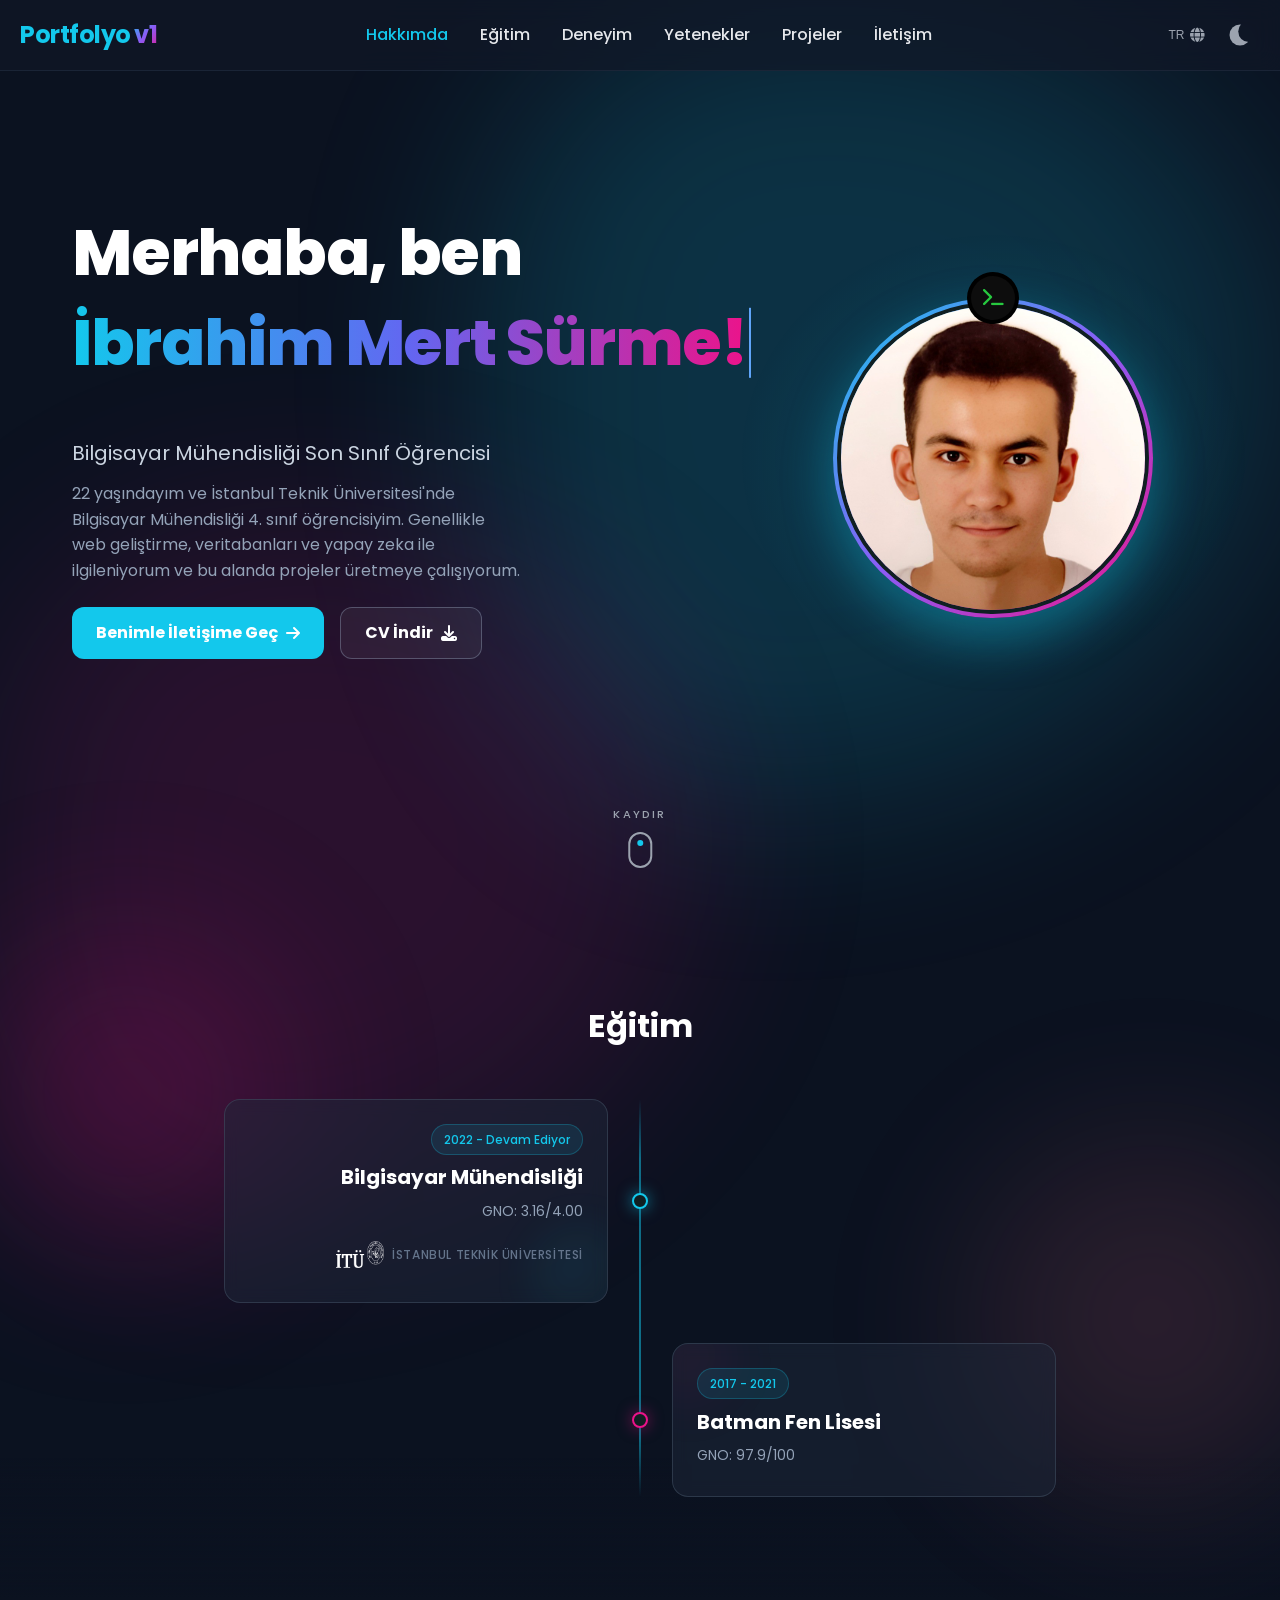
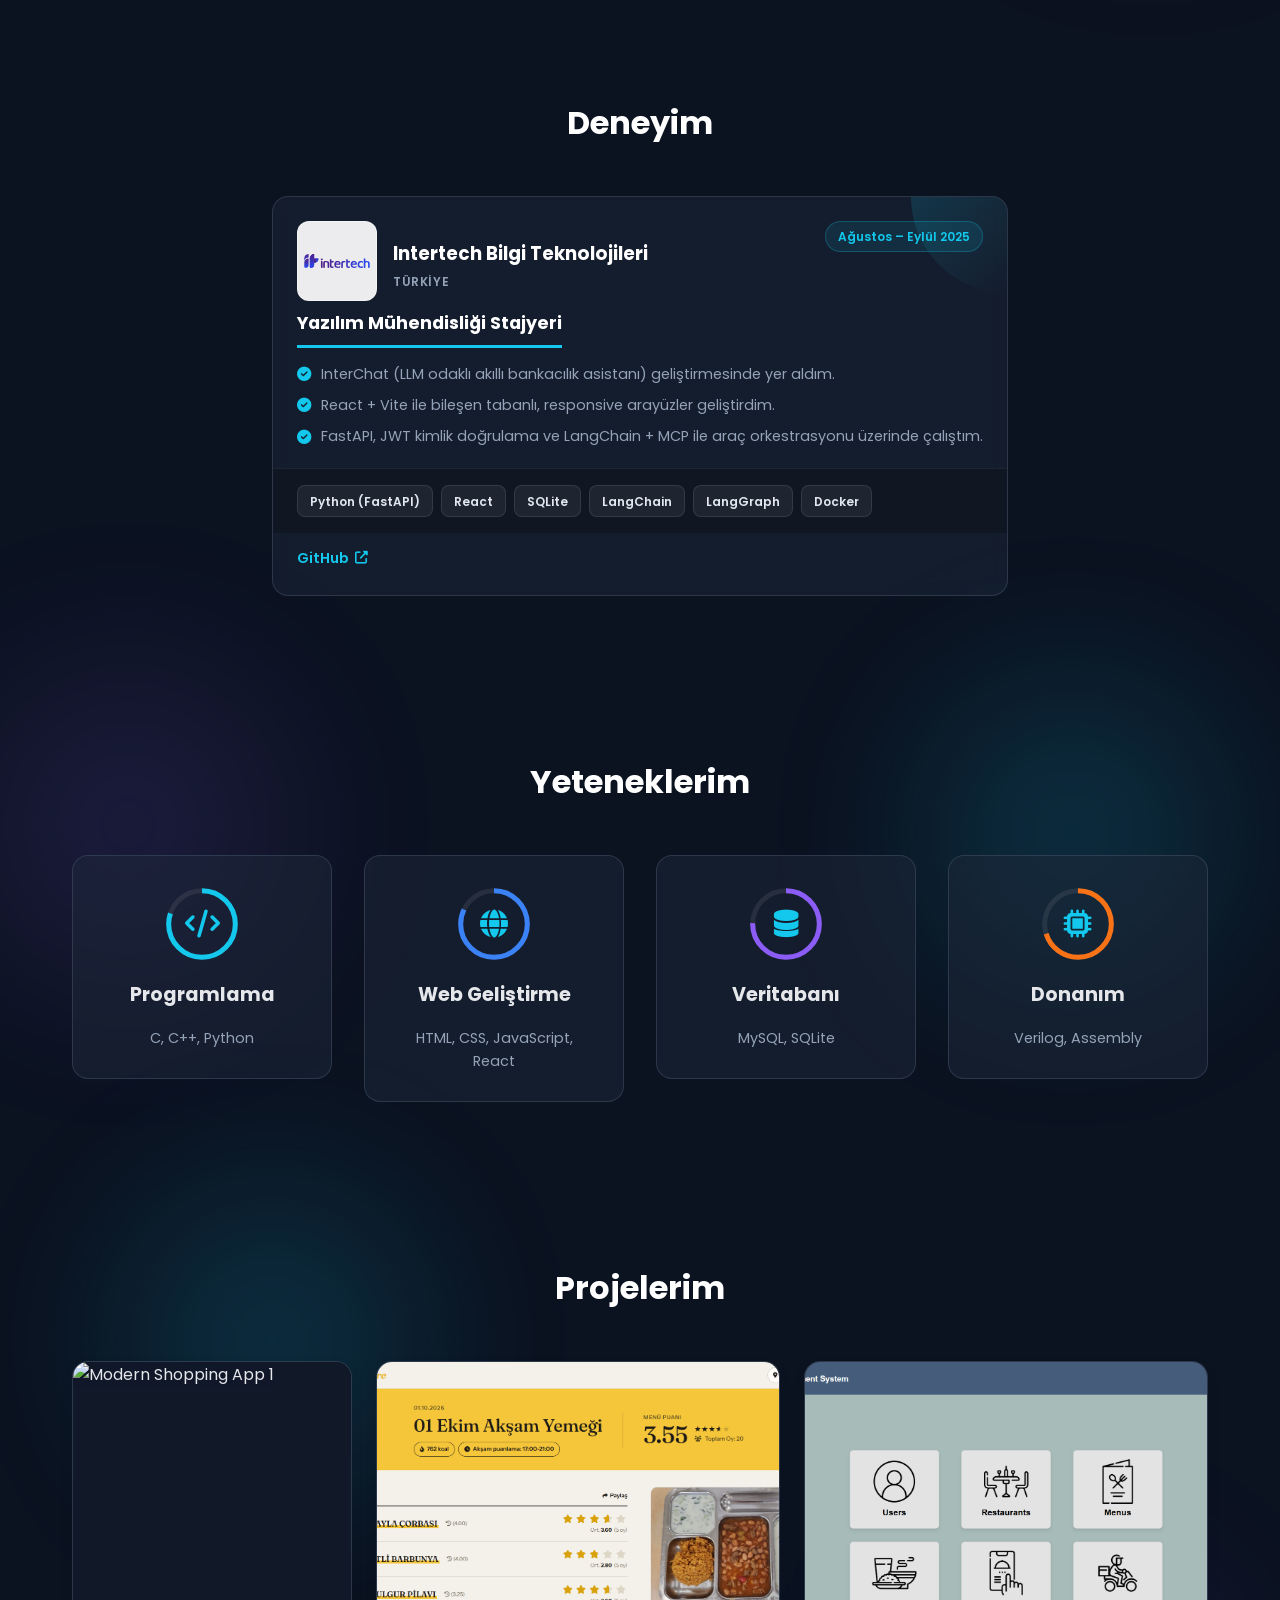
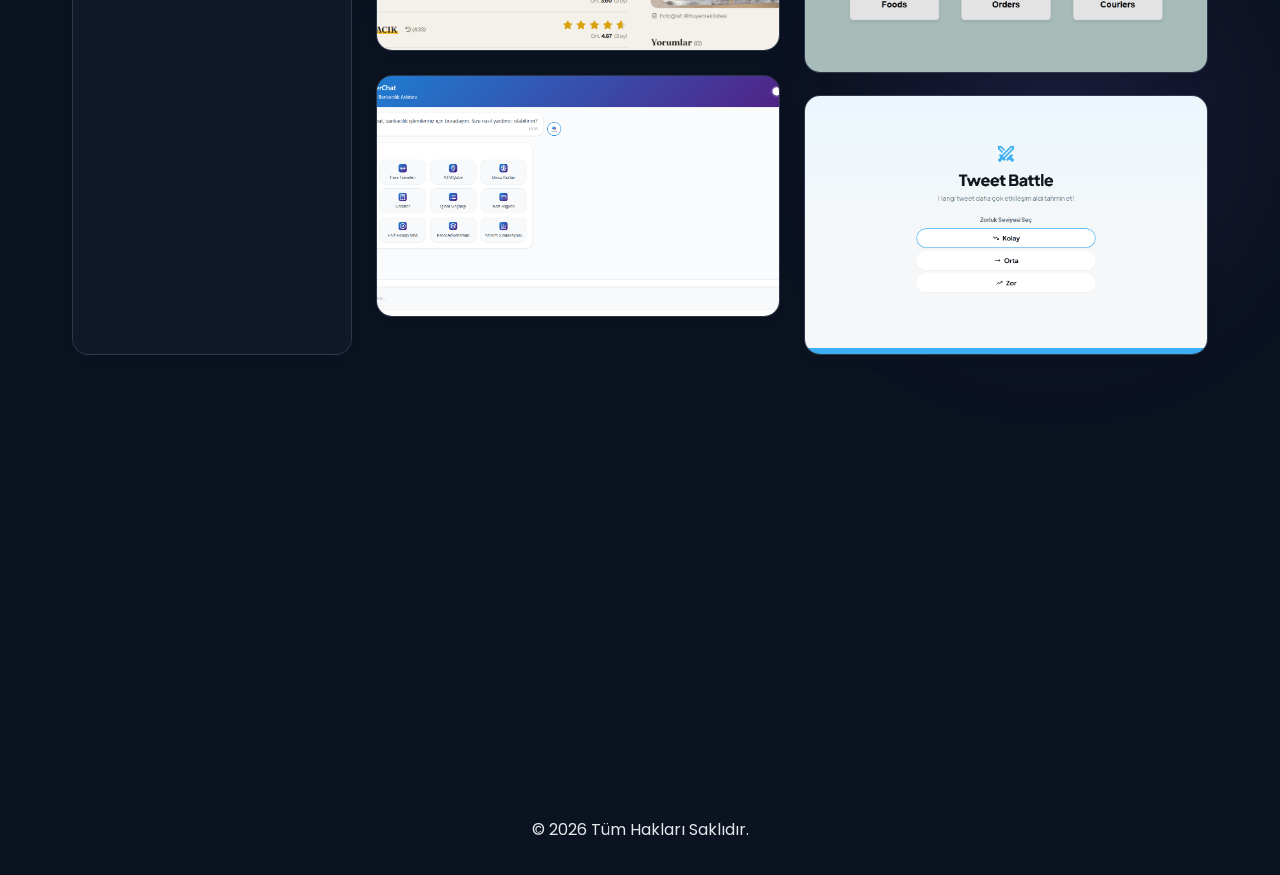
==== commit 1cdd37c1: "Use clean folder URLs for v1/v2 version badge links Co-Authored-By: Claude Opus 5.5 <noreply@anthrop" ====
--- a/v1/index.html
+++ b/v1/index.html
@@ -12,7 +12,7 @@
 <body>
     <nav class="navbar navbar-modern">
         <div class="container navbar-inner">
-            <span class="logo-link"><span data-tr="Portfolyo" data-en="Portfolio">Portfolyo</span> <a href="../index.html" class="logo-v2" title="Portfolyo V2">v1</a></span>
+            <span class="logo-link"><span data-tr="Portfolyo" data-en="Portfolio">Portfolyo</span> <a href="../" class="logo-v2" title="Portfolyo V2">v1</a></span>
             <div class="nav-container">
                 <ul class="nav-links">
                     <li style="--i:0"><a href="#hakkimda" data-tr="Hakkımda" data-en="About">Hakkımda</a></li>
